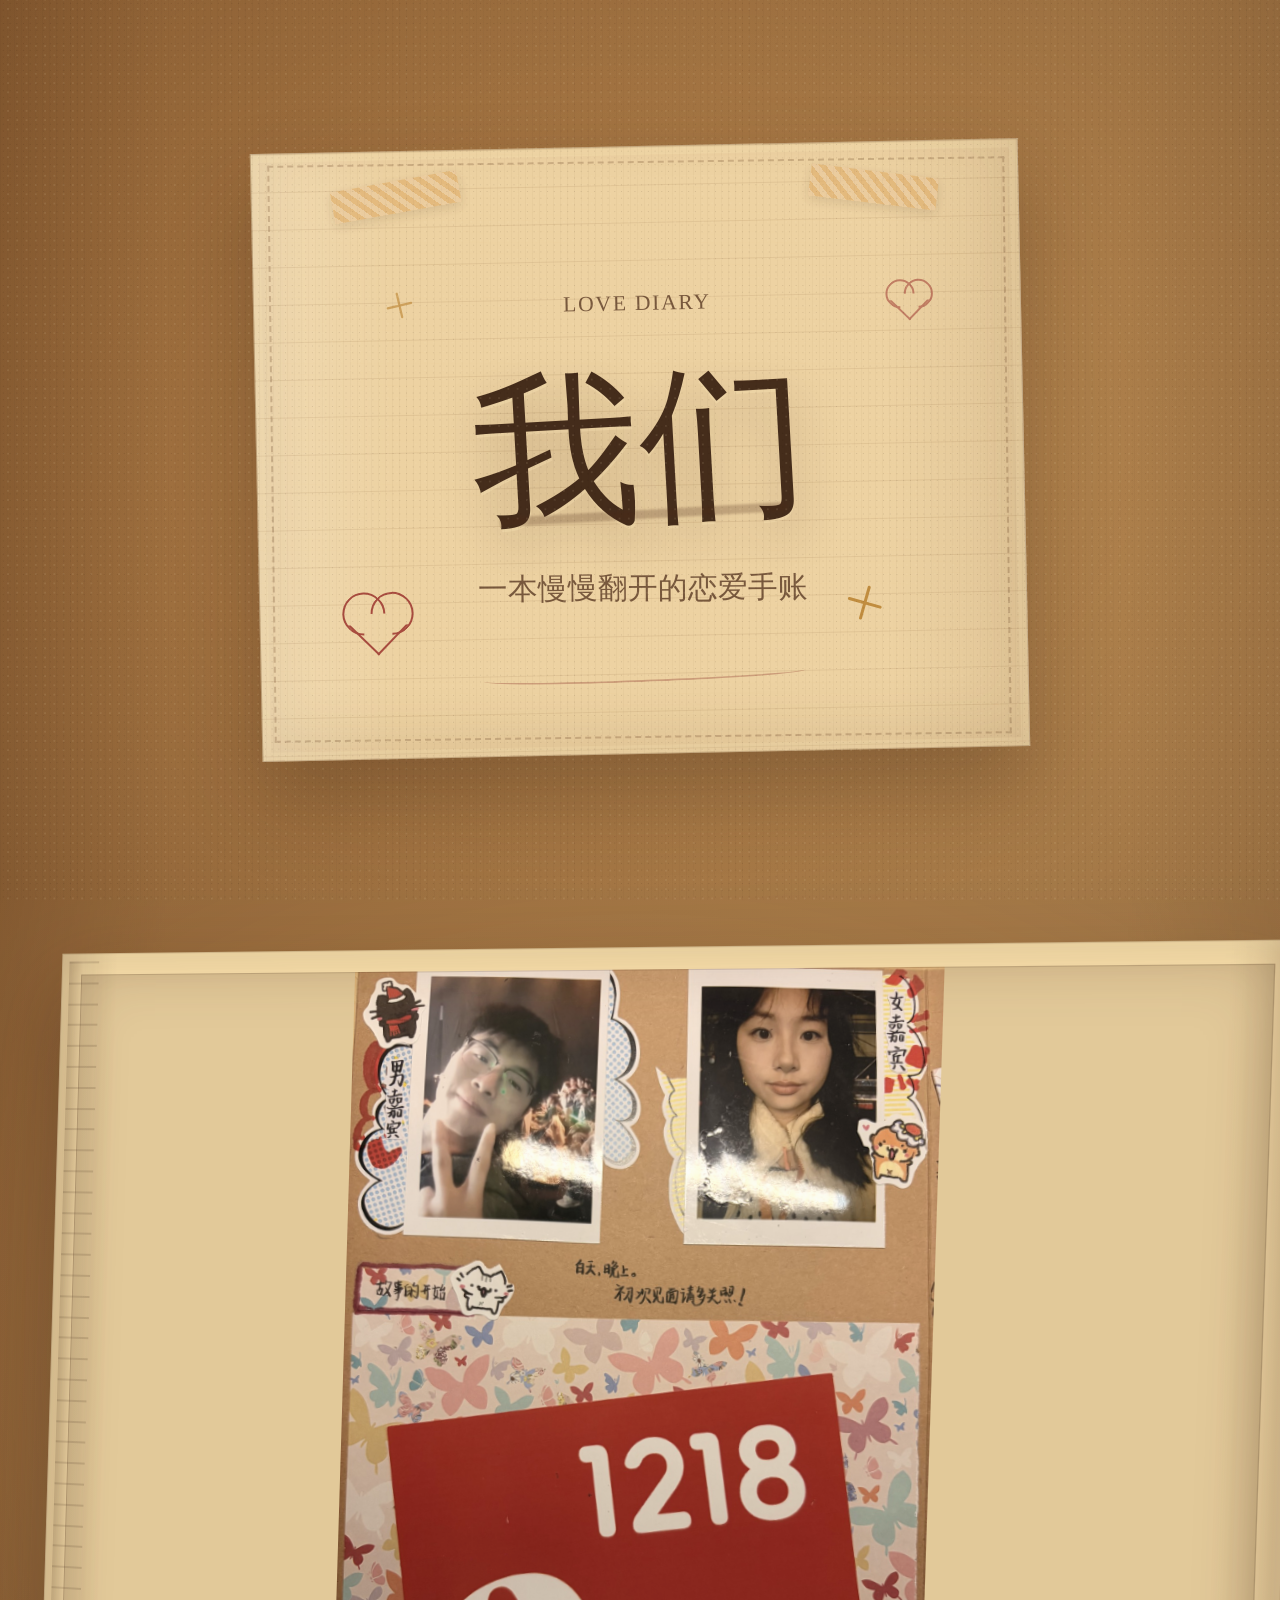
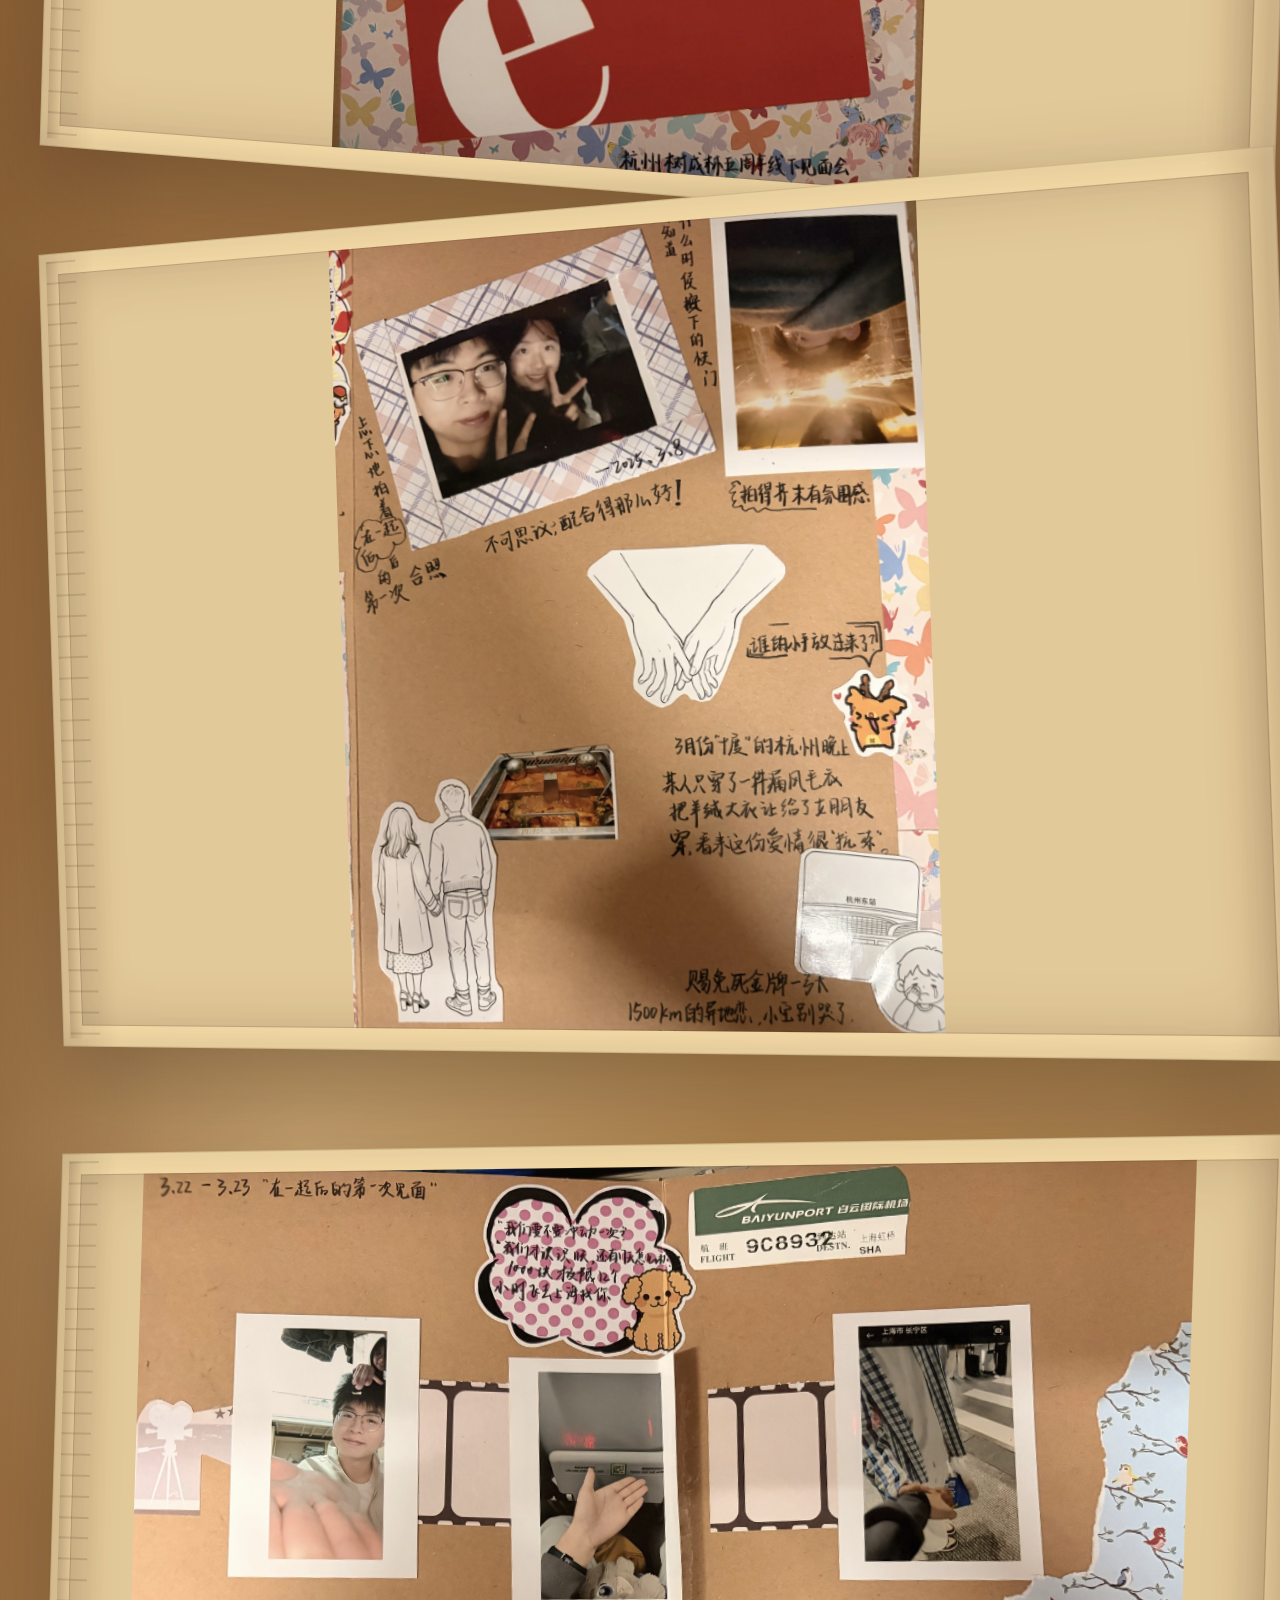
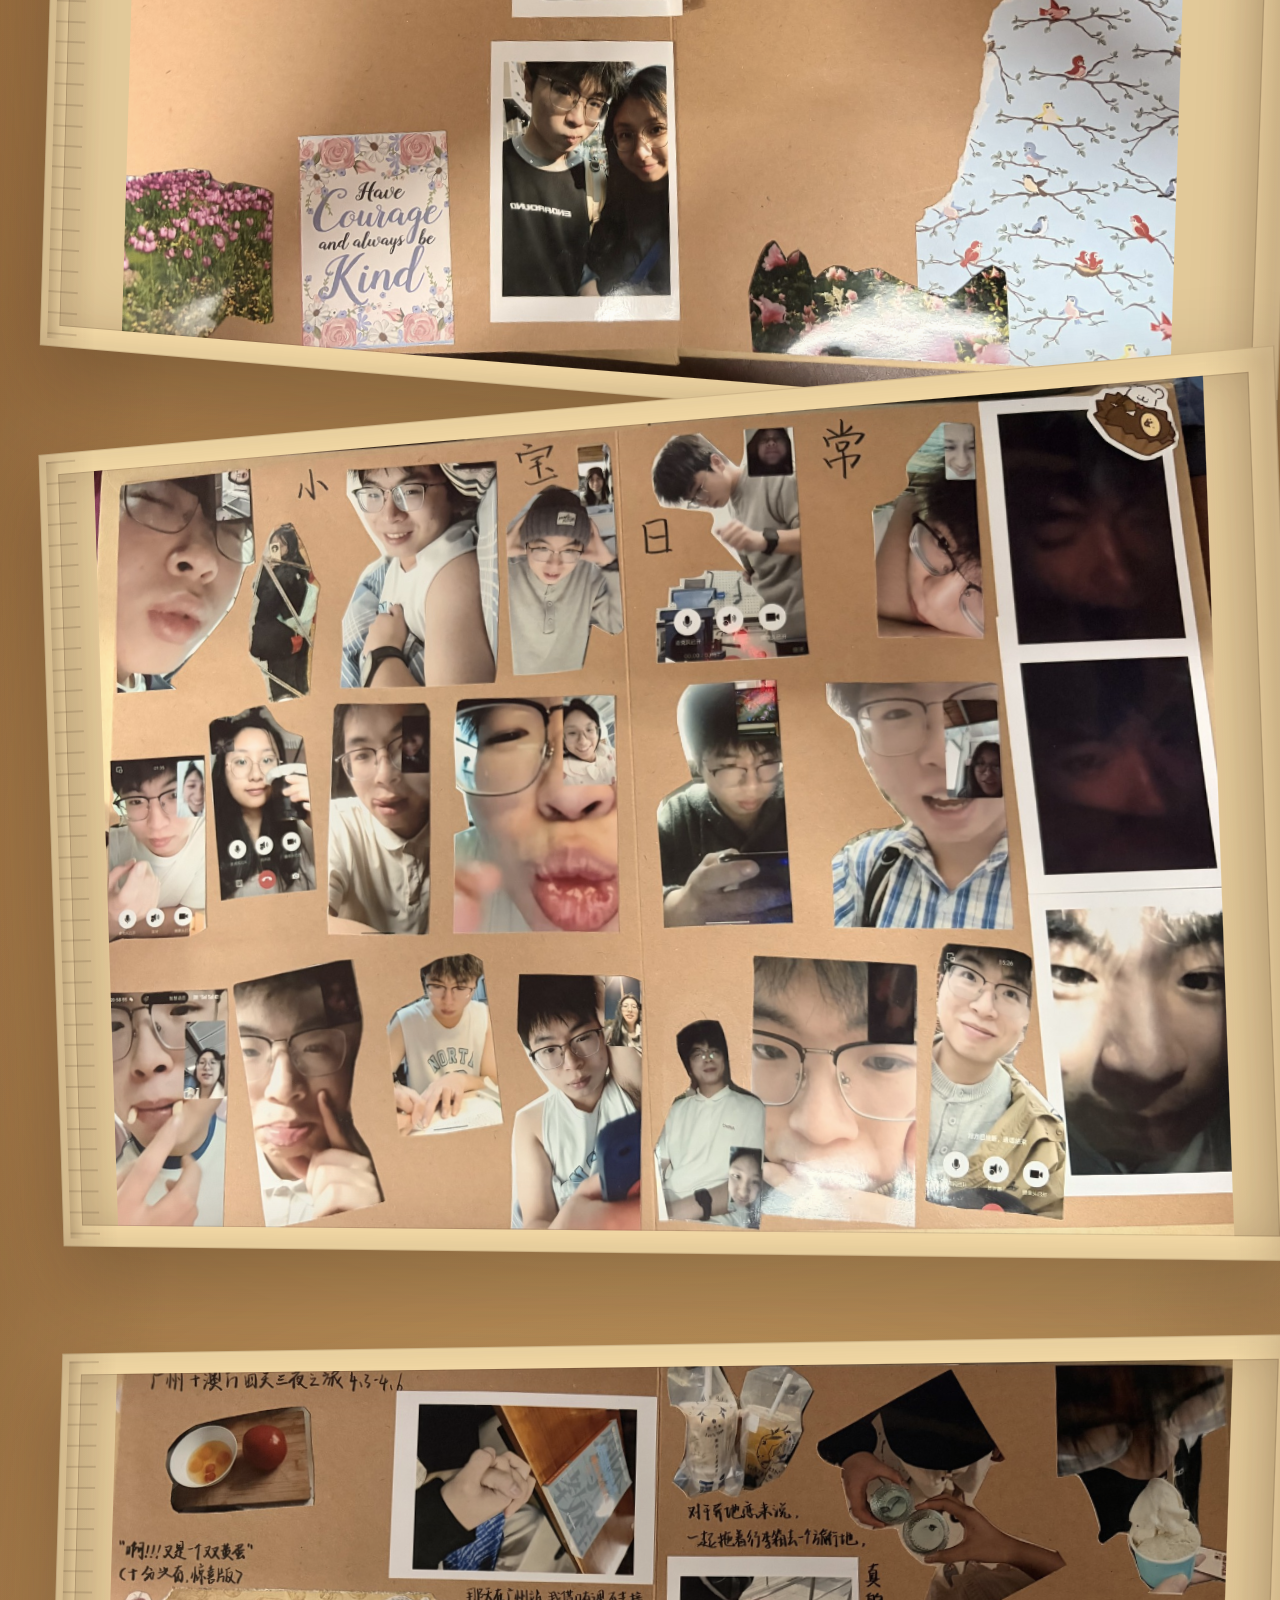
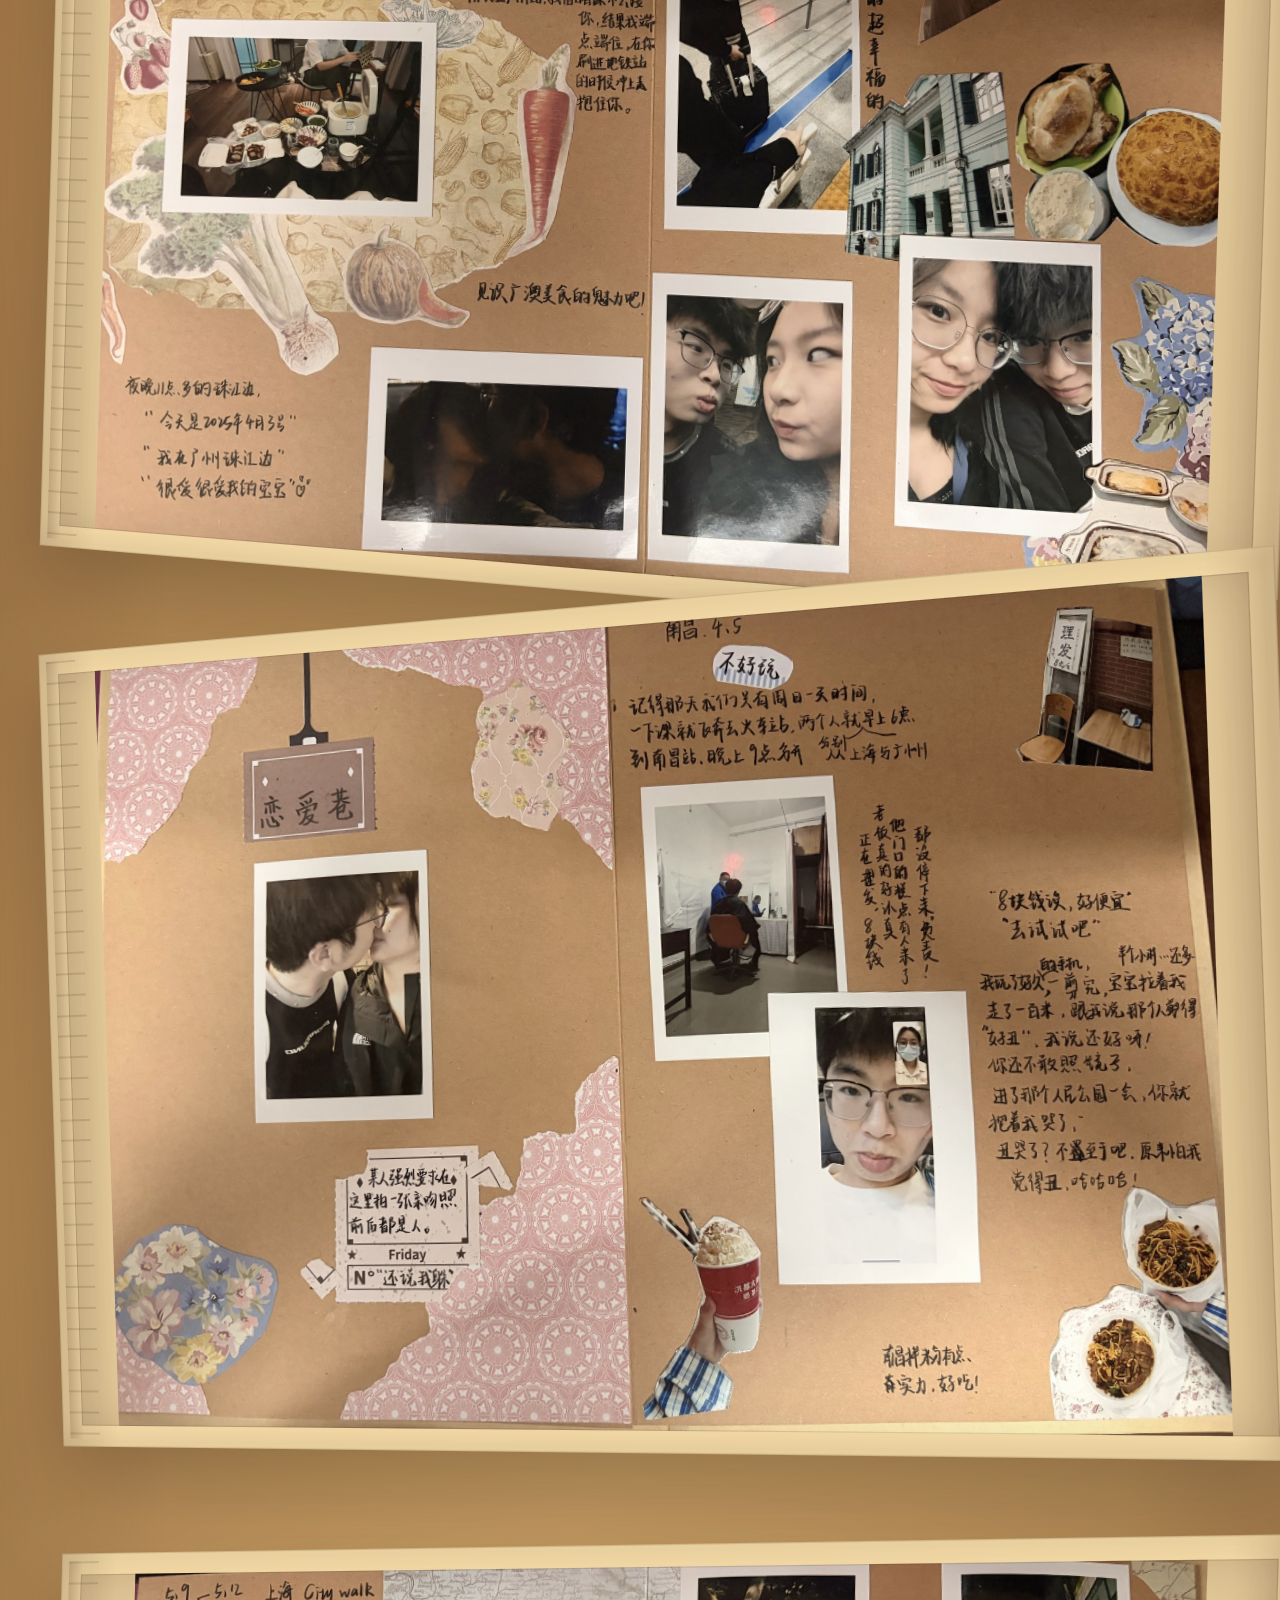
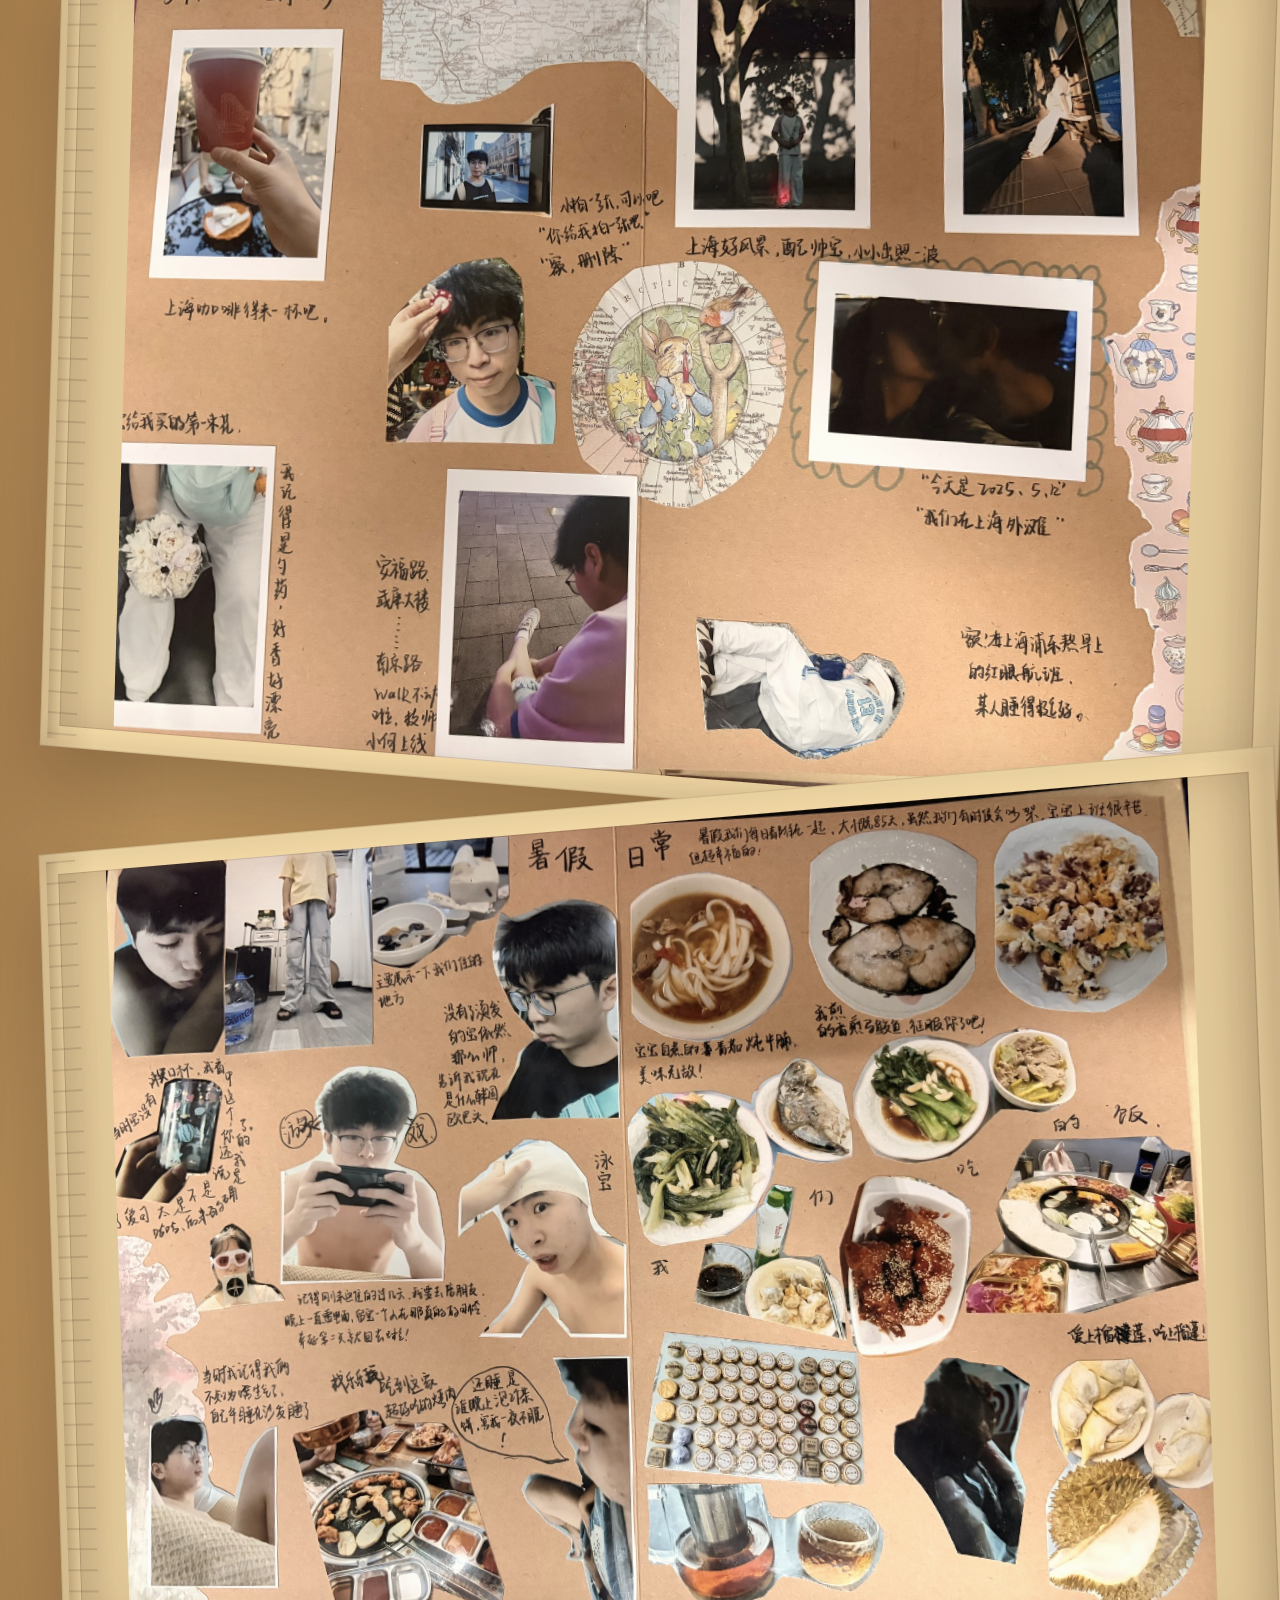
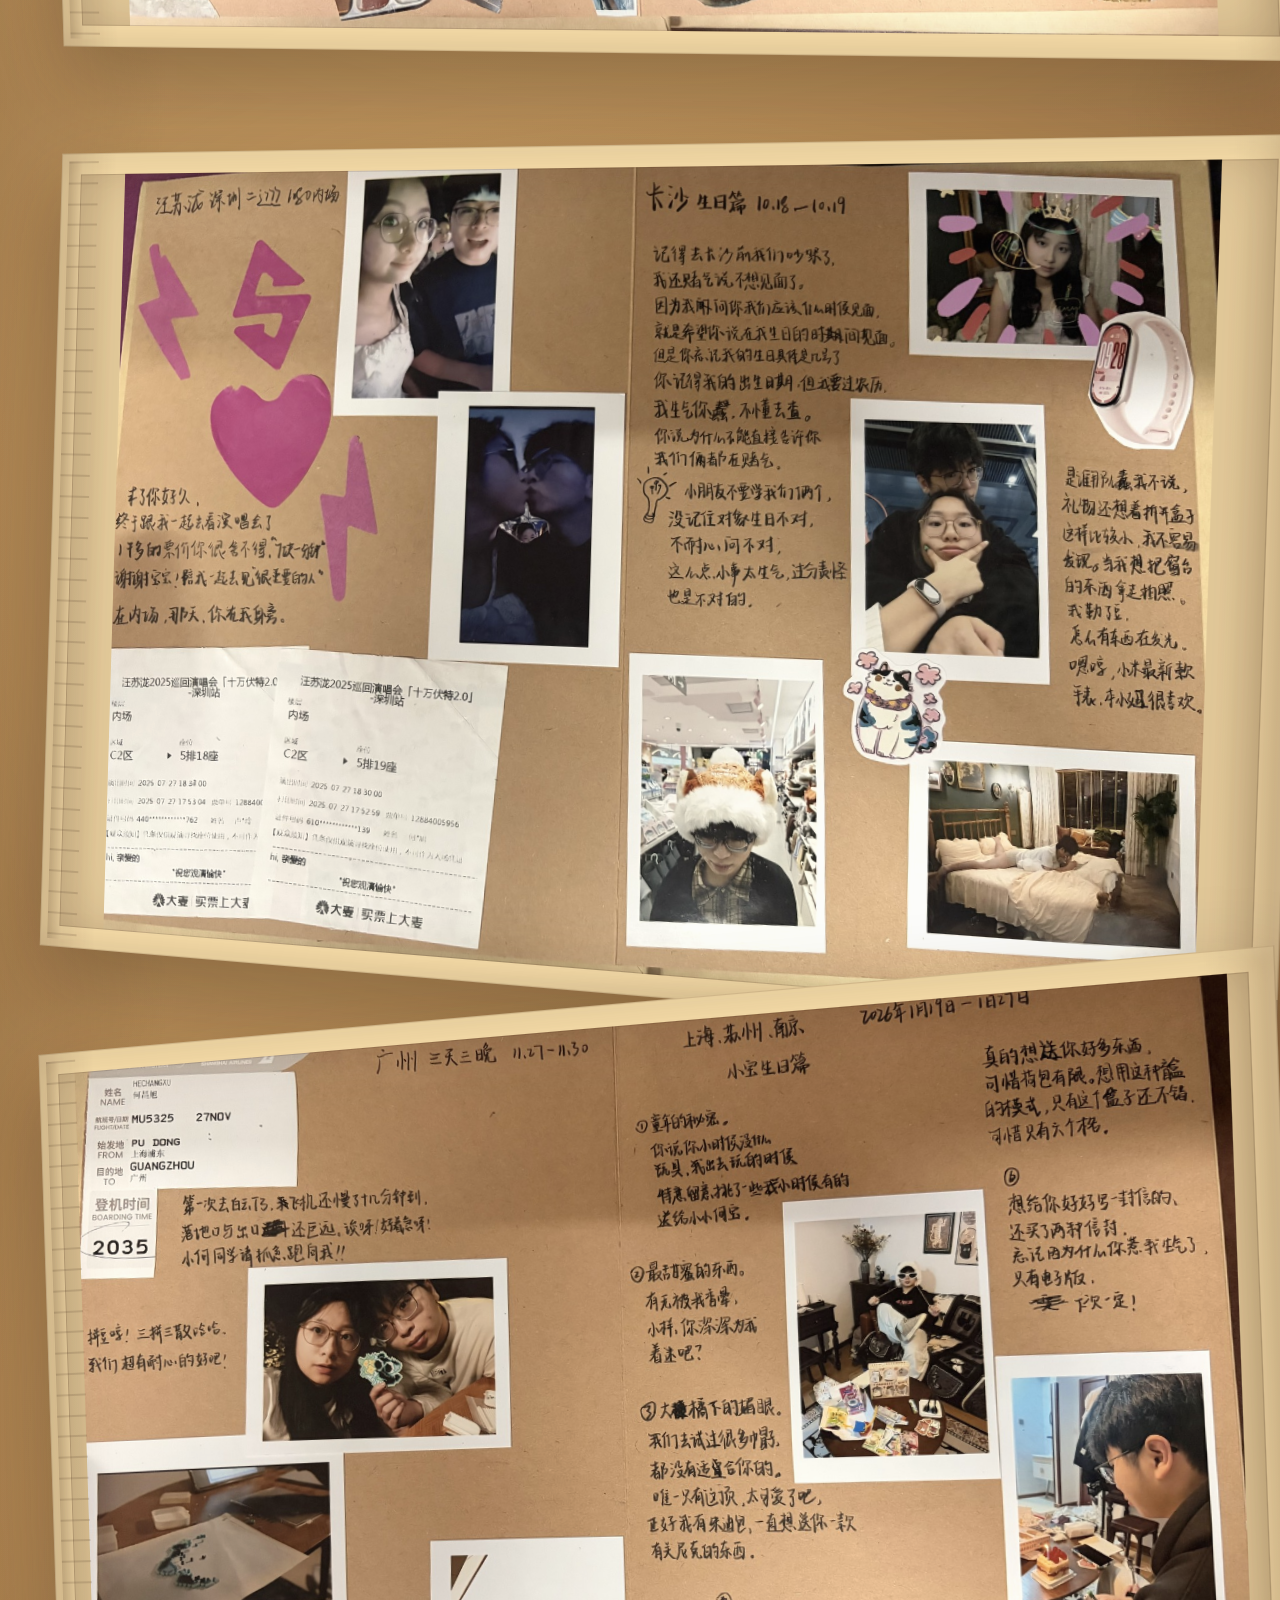
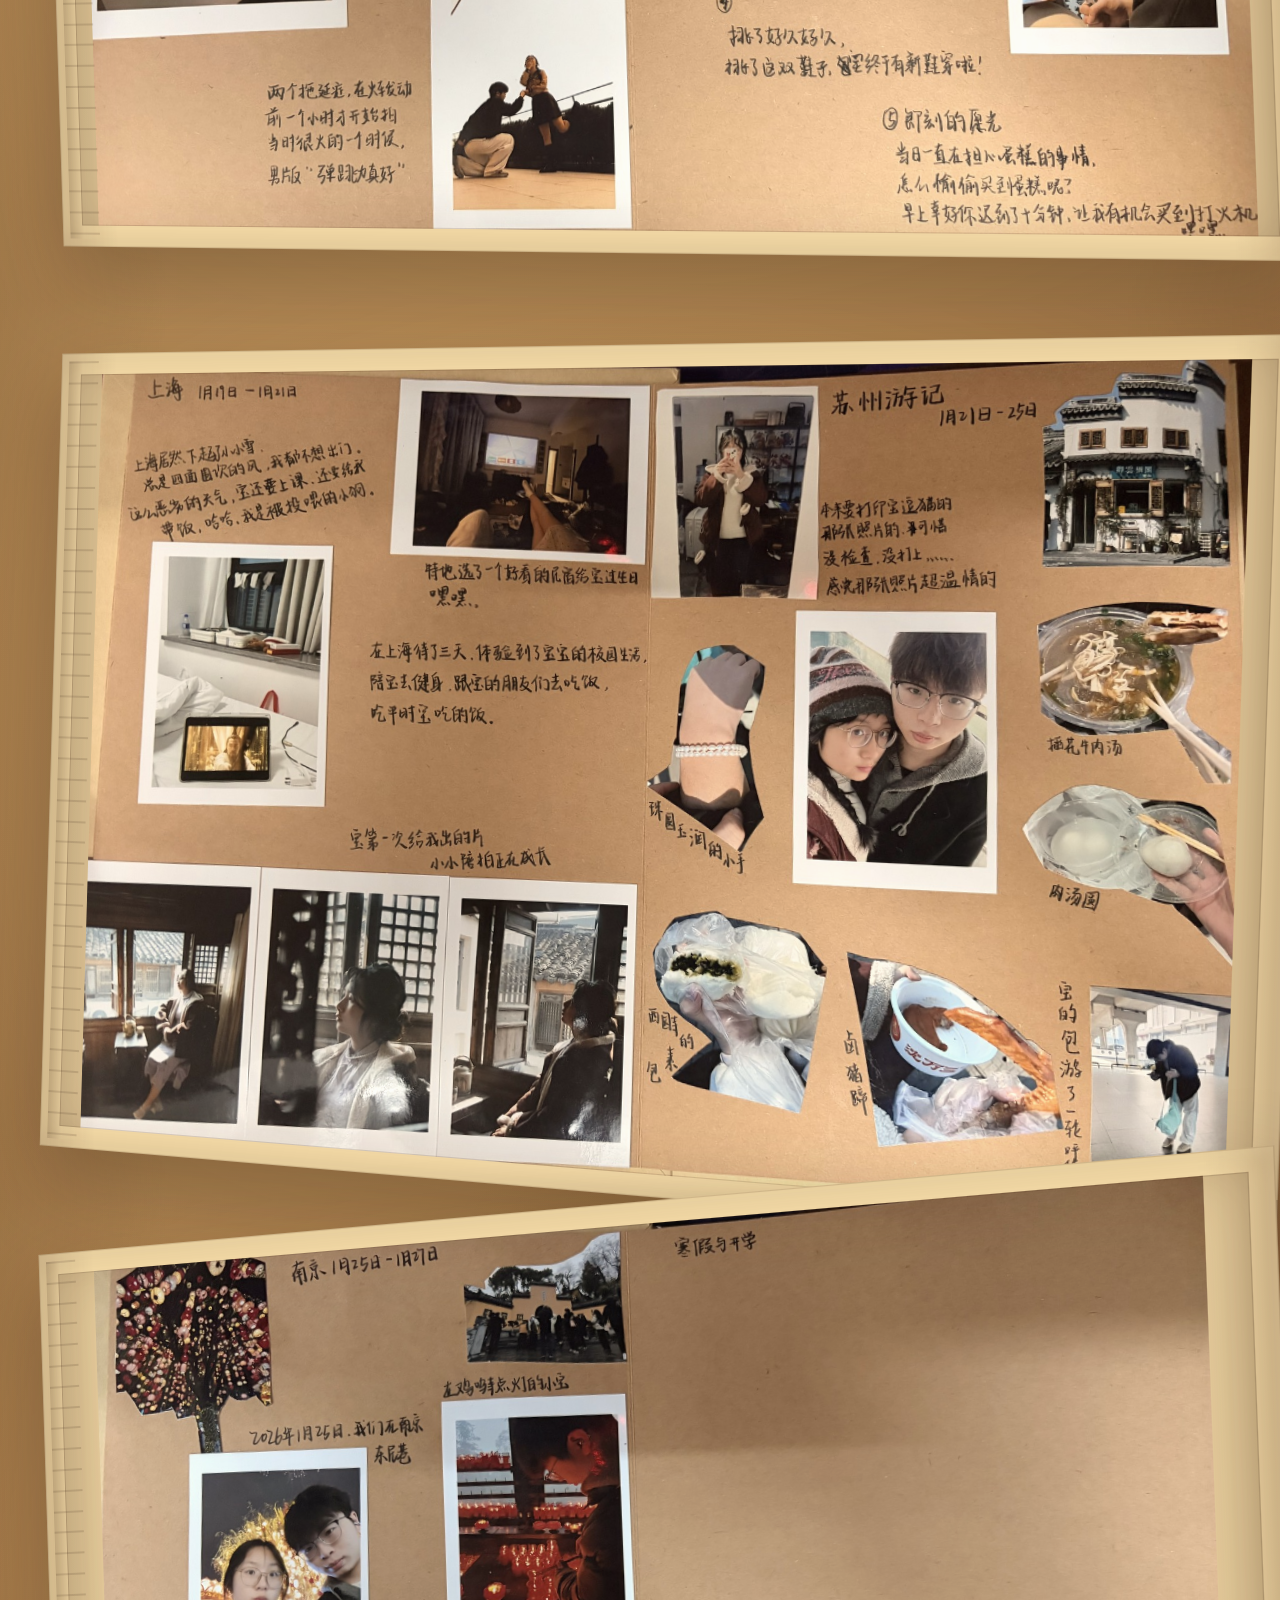
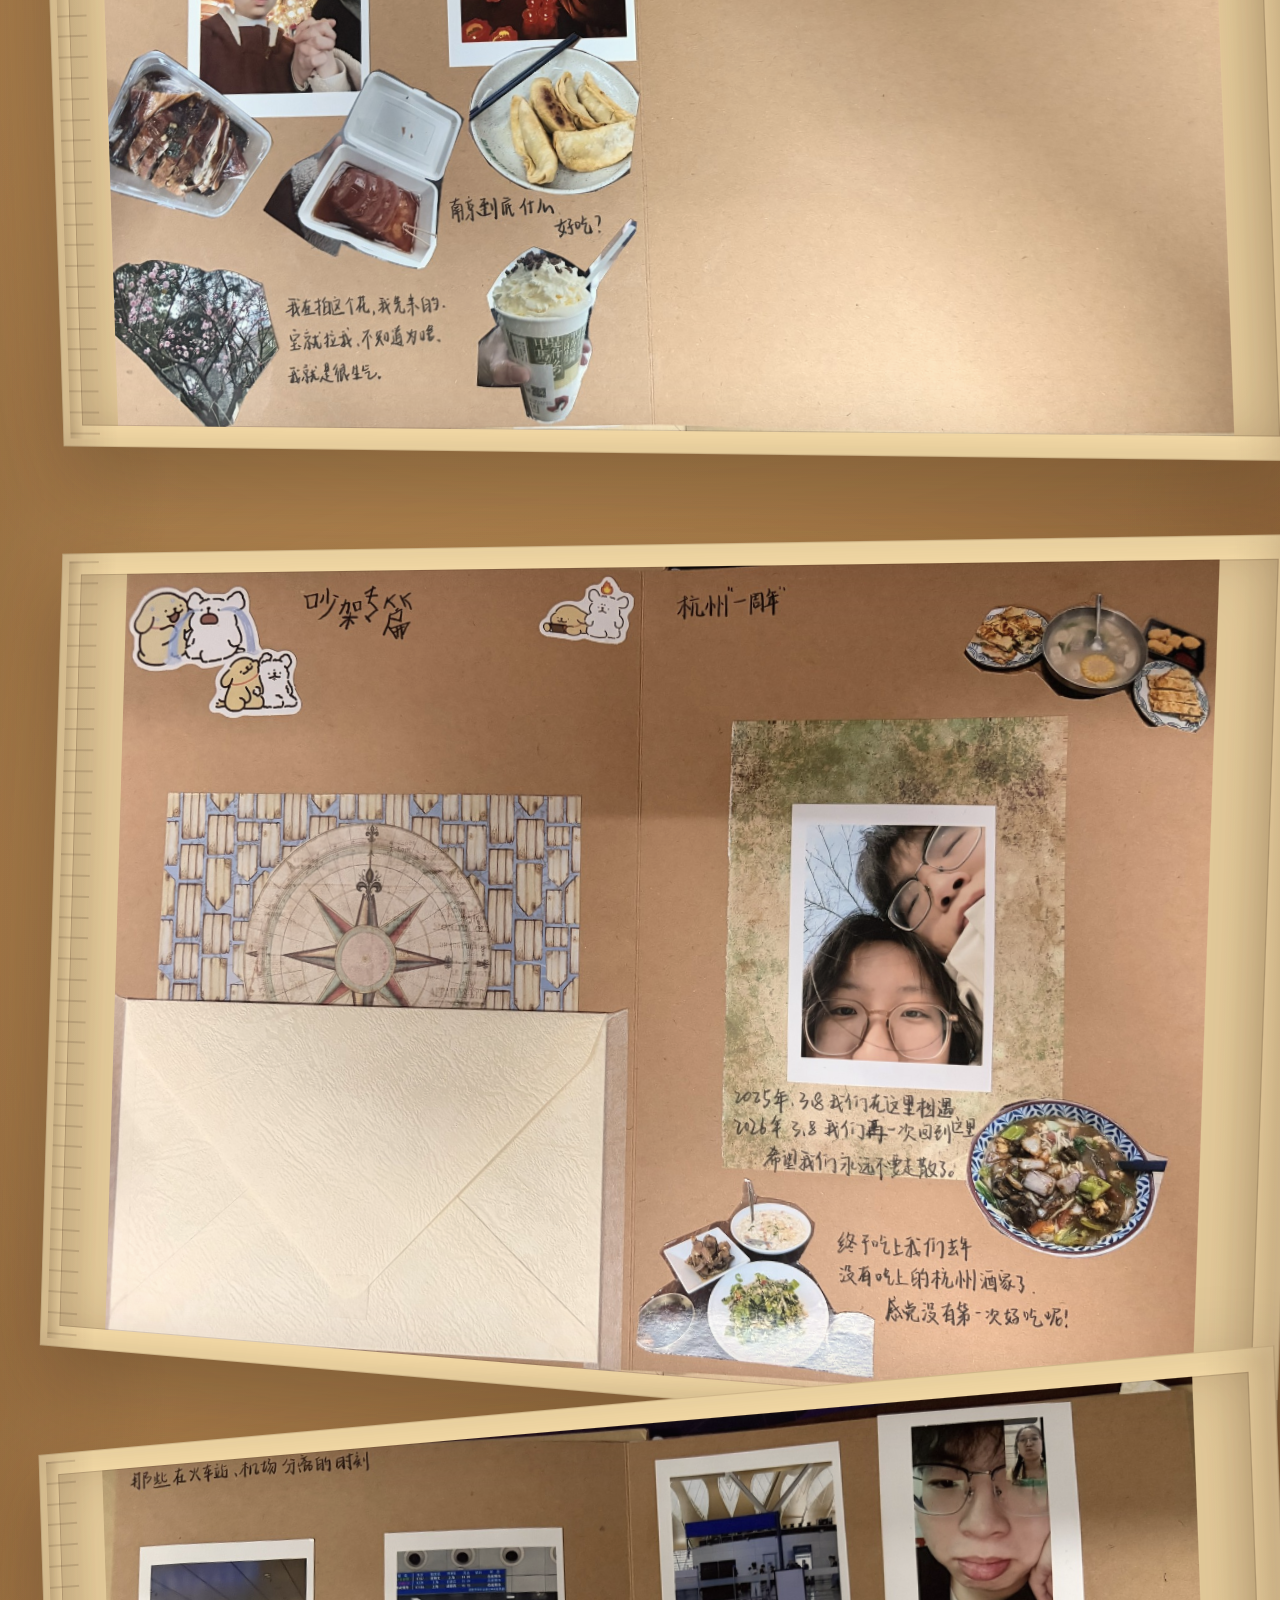
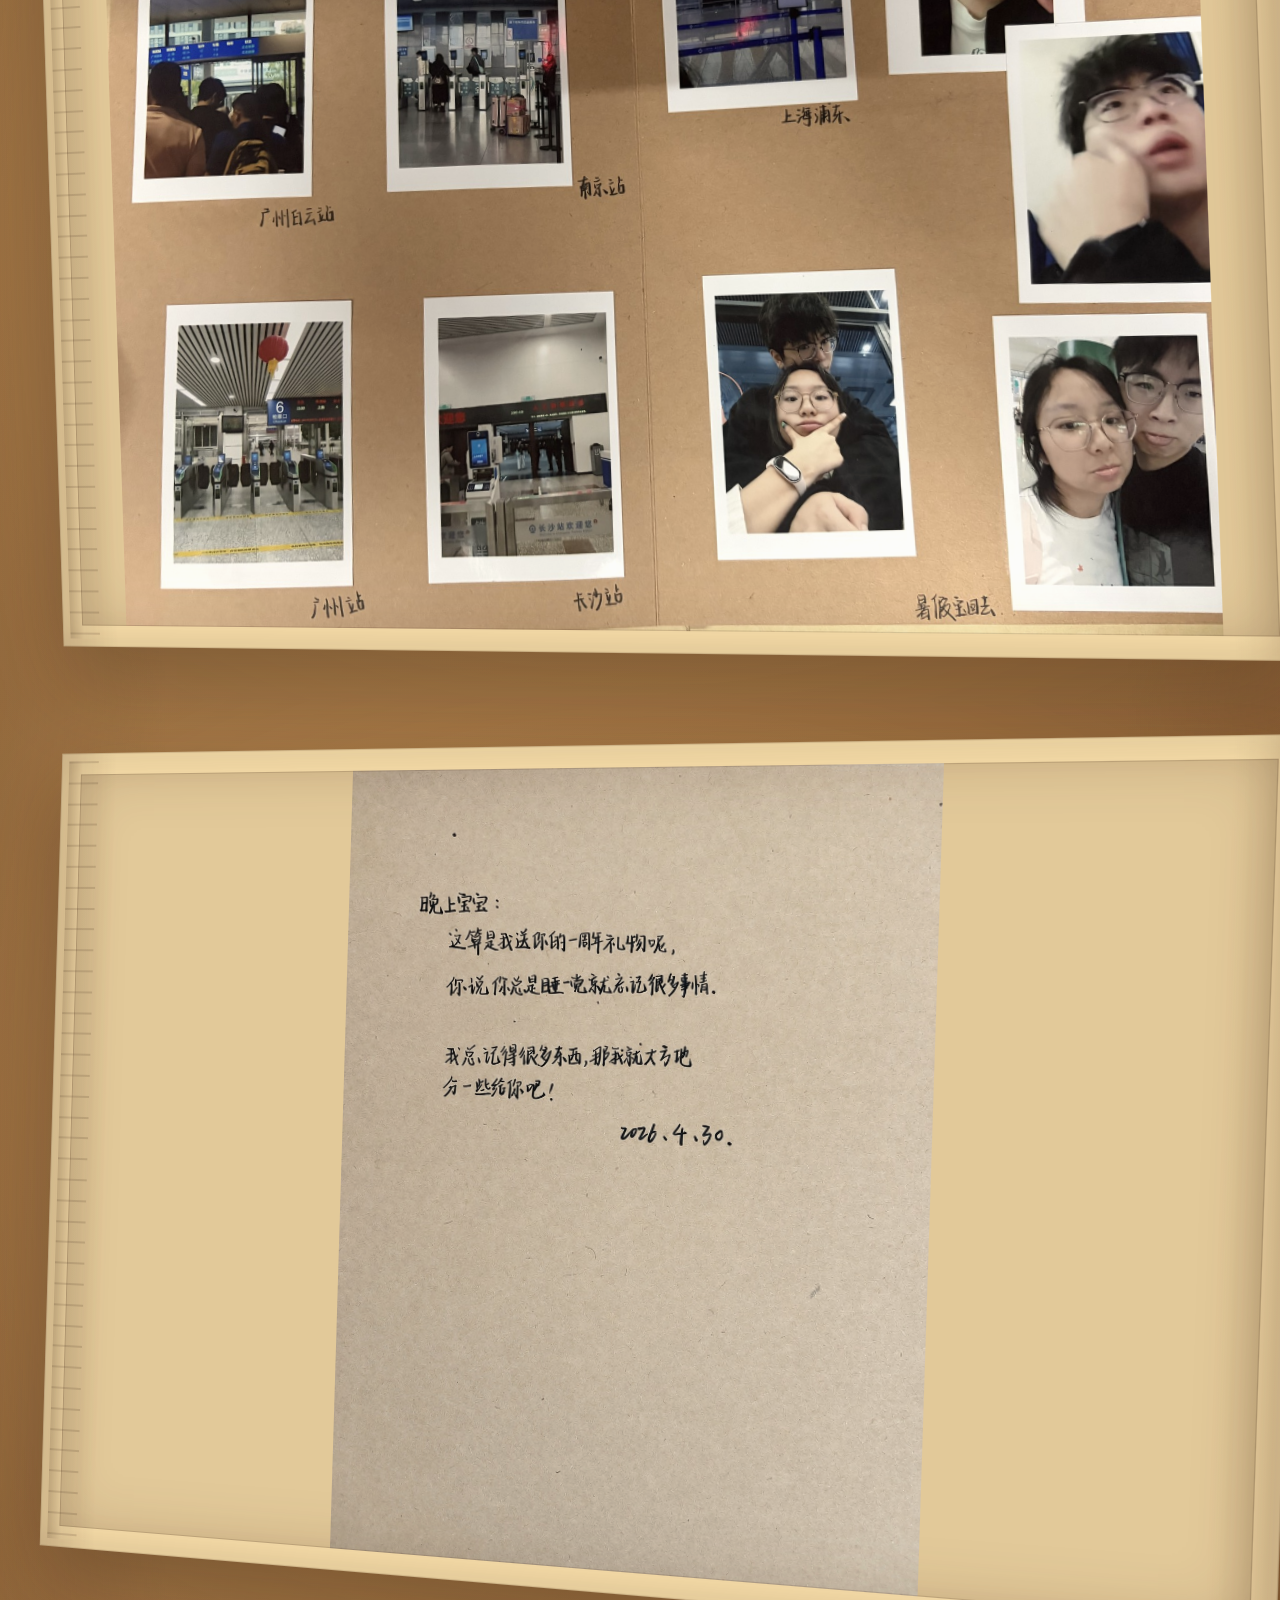
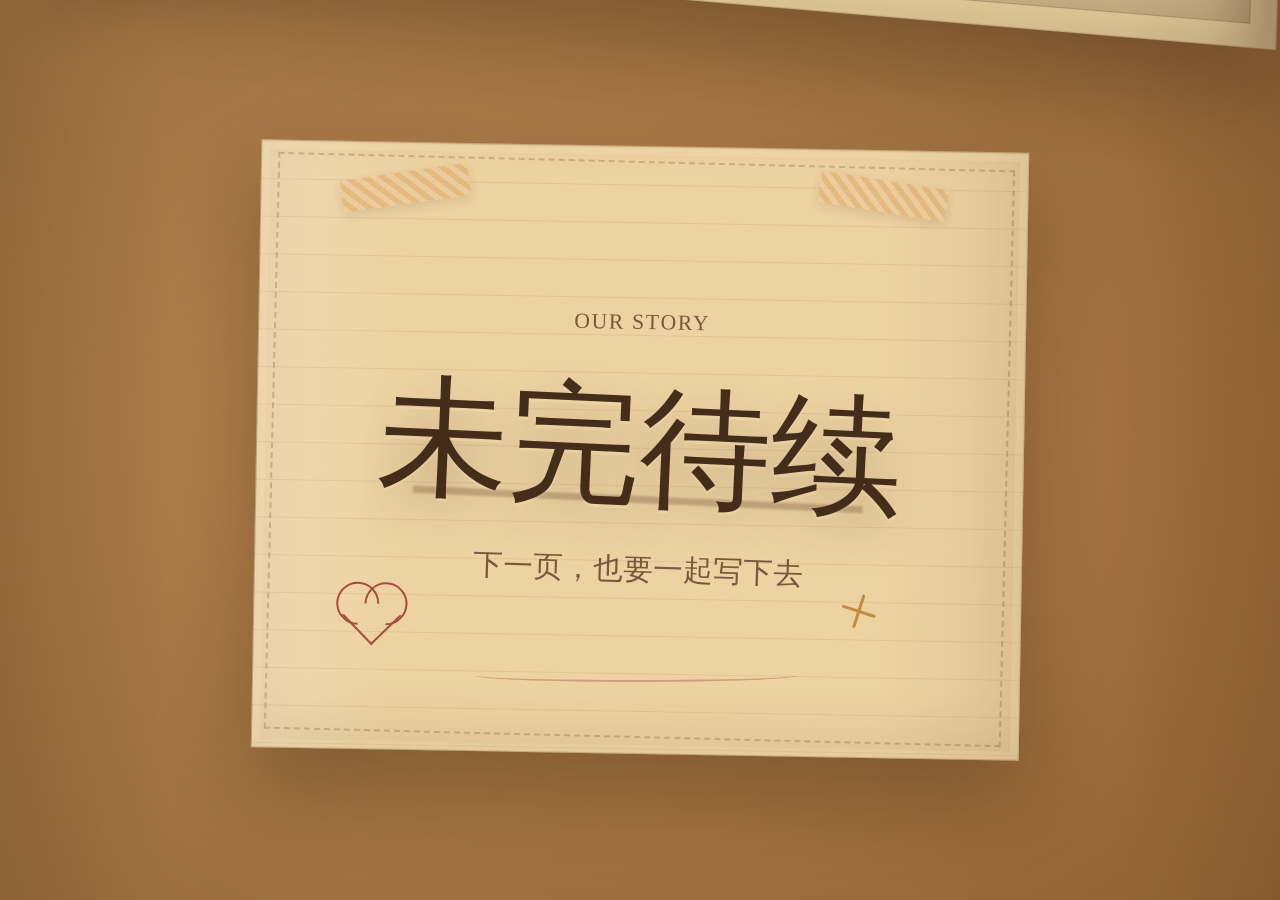
==== index.html @ 29b3c323 "Create love memory book site" ====
<!doctype html>
<html lang="zh-CN">
  <head>
    <meta charset="utf-8" />
    <meta name="viewport" content="width=device-width, initial-scale=1" />
    <title>我们</title>
    <link rel="stylesheet" href="./styles.css" />
  </head>
  <body>
    <main class="memory-book" aria-label="情侣纪念相册">
      <section class="chapter cover" id="cover" aria-label="封面">
        <div class="journal-page cover-card">
          <span class="doodle tape tape-left" aria-hidden="true"></span>
          <span class="doodle tape tape-right" aria-hidden="true"></span>
          <span class="doodle heart heart-one" aria-hidden="true"></span>
          <span class="doodle heart heart-two" aria-hidden="true"></span>
          <span class="doodle sparkle sparkle-one" aria-hidden="true"></span>
          <span class="doodle sparkle sparkle-two" aria-hidden="true"></span>
          <p class="journal-kicker">Love diary</p>
          <h1 class="cover-mark">我们</h1>
          <p class="journal-note">一本慢慢翻开的恋爱手账</p>
        </div>
      </section>

      <section class="chapter photo-page" id="page-01" style="--i: 1">
        <figure class="album-sheet">
          <img src="./assets/photos/page-01.jpg" alt="相册页 1" />
        </figure>
      </section>
      <section class="chapter photo-page" id="page-02" style="--i: 2">
        <figure class="album-sheet">
          <img src="./assets/photos/page-02.jpg" alt="相册页 2" />
        </figure>
      </section>
      <section class="chapter photo-page" id="page-03" style="--i: 3">
        <figure class="album-sheet">
          <img src="./assets/photos/page-03.jpg" alt="相册页 3" />
        </figure>
      </section>
      <section class="chapter photo-page" id="page-04" style="--i: 4">
        <figure class="album-sheet">
          <img src="./assets/photos/page-04.jpg" alt="相册页 4" />
        </figure>
      </section>
      <section class="chapter photo-page" id="page-05" style="--i: 5">
        <figure class="album-sheet">
          <img src="./assets/photos/page-05.jpg" alt="相册页 5" />
        </figure>
      </section>
      <section class="chapter photo-page" id="page-06" style="--i: 6">
        <figure class="album-sheet">
          <img src="./assets/photos/page-06.jpg" alt="相册页 6" />
        </figure>
      </section>
      <section class="chapter photo-page" id="page-07" style="--i: 7">
        <figure class="album-sheet">
          <img src="./assets/photos/page-07.jpg" alt="相册页 7" />
        </figure>
      </section>
      <section class="chapter photo-page" id="page-08" style="--i: 8">
        <figure class="album-sheet">
          <img src="./assets/photos/page-08.jpg" alt="相册页 8" />
        </figure>
      </section>
      <section class="chapter photo-page" id="page-09" style="--i: 9">
        <figure class="album-sheet">
          <img src="./assets/photos/page-09.jpg" alt="相册页 9" />
        </figure>
      </section>
      <section class="chapter photo-page" id="page-10" style="--i: 10">
        <figure class="album-sheet">
          <img src="./assets/photos/page-10.jpg" alt="相册页 10" />
        </figure>
      </section>
      <section class="chapter photo-page" id="page-11" style="--i: 11">
        <figure class="album-sheet">
          <img src="./assets/photos/page-11.jpg" alt="相册页 11" />
        </figure>
      </section>
      <section class="chapter photo-page" id="page-12" style="--i: 12">
        <figure class="album-sheet">
          <img src="./assets/photos/page-12.jpg" alt="相册页 12" />
        </figure>
      </section>
      <section class="chapter photo-page" id="page-13" style="--i: 13">
        <figure class="album-sheet">
          <img src="./assets/photos/page-13.jpg" alt="相册页 13" />
        </figure>
      </section>
      <section class="chapter photo-page" id="page-14" style="--i: 14">
        <figure class="album-sheet">
          <img src="./assets/photos/page-14.jpg" alt="相册页 14" />
        </figure>
      </section>
      <section class="chapter photo-page" id="page-15" style="--i: 15">
        <figure class="album-sheet">
          <img src="./assets/photos/page-15.jpg" alt="相册页 15" />
        </figure>
      </section>

      <section class="chapter ending" id="ending" aria-label="结尾">
        <div class="journal-page ending-card">
          <span class="doodle tape tape-left" aria-hidden="true"></span>
          <span class="doodle tape tape-right" aria-hidden="true"></span>
          <span class="doodle heart heart-one" aria-hidden="true"></span>
          <span class="doodle sparkle sparkle-one" aria-hidden="true"></span>
          <p class="journal-kicker">Our story</p>
          <h2 class="ending-mark">未完待续</h2>
          <p class="journal-note">下一页，也要一起写下去</p>
        </div>
      </section>
    </main>

    <script src="./script.js"></script>
  </body>
</html>
---- styles.css ----
:root {
  --paper: #b78b58;
  --paper-dark: #7f5731;
  --paper-light: #dfbd83;
  --ink: #3c2414;
  --rose: #a84c3f;
  --rose-soft: #d9a79a;
  --mustard: #c18d3f;
  --shadow: rgba(42, 23, 11, 0.32);
  --glow: rgba(255, 206, 139, 0.28);
}

* {
  box-sizing: border-box;
}

html {
  scroll-behavior: smooth;
  background: var(--paper);
}

body {
  margin: 0;
  color: var(--ink);
  font-family: "Times New Roman", "STSong", "Songti SC", serif;
  background:
    radial-gradient(circle at 24% 18%, rgba(255, 231, 177, 0.42), transparent 28rem),
    radial-gradient(circle at 78% 70%, rgba(87, 48, 22, 0.24), transparent 34rem),
    linear-gradient(115deg, #9a6a3a 0%, #d2a76a 42%, #a06e3c 100%);
  overflow-x: hidden;
}

body::before,
body::after {
  content: "";
  position: fixed;
  inset: 0;
  pointer-events: none;
  z-index: 20;
}

body::before {
  opacity: 0.38;
  background-image:
    linear-gradient(90deg, rgba(82, 43, 16, 0.08) 1px, transparent 1px),
    linear-gradient(rgba(255, 240, 201, 0.08) 1px, transparent 1px),
    repeating-linear-gradient(7deg, rgba(255, 246, 216, 0.08) 0 1px, transparent 1px 9px);
  background-size: 7px 7px, 11px 11px, 100% 100%;
  mix-blend-mode: multiply;
}

body::after {
  opacity: 0.28;
  background-image:
    radial-gradient(circle, rgba(37, 20, 10, 0.42) 0 0.055rem, transparent 0.06rem),
    radial-gradient(circle, rgba(255, 238, 198, 0.35) 0 0.045rem, transparent 0.052rem);
  background-position: 0 0, 0.21rem 0.27rem;
  background-size: 0.42rem 0.42rem, 0.58rem 0.58rem;
}

.memory-book {
  isolation: isolate;
}

.chapter {
  min-height: 100svh;
  position: relative;
  display: grid;
  place-items: center;
  padding: clamp(1.25rem, 3vw, 3rem);
  perspective: 1800px;
}

.chapter::before {
  content: "";
  position: absolute;
  inset: 0;
  background:
    linear-gradient(90deg, rgba(55, 27, 10, 0.26), transparent 13%, transparent 88%, rgba(55, 27, 10, 0.18)),
    radial-gradient(ellipse at center, transparent 44%, rgba(40, 19, 8, 0.22) 100%);
  opacity: 0.62;
}

.cover,
.ending {
  min-height: 100svh;
}

.journal-page {
  position: relative;
  z-index: 2;
  width: min(86vw, 48rem);
  min-height: min(72svh, 38rem);
  display: grid;
  align-content: center;
  justify-items: center;
  padding: clamp(3rem, 8vw, 6rem) clamp(1.5rem, 5vw, 4.5rem);
  background:
    linear-gradient(rgba(116, 72, 34, 0.1) 1px, transparent 1px),
    linear-gradient(90deg, rgba(255, 255, 255, 0.16), transparent 18%, transparent 82%, rgba(76, 43, 20, 0.08)),
    #edd2a2;
  background-size: 100% 2.35rem, 100% 100%, 100% 100%;
  border: 1px solid rgba(83, 49, 24, 0.26);
  box-shadow:
    0 2.4rem 5rem rgba(46, 25, 11, 0.28),
    0 0 0 0.5rem rgba(255, 234, 184, 0.16) inset,
    0 -1.2rem 3.5rem rgba(93, 54, 23, 0.11) inset;
  transform: rotate(-1.2deg);
}

.journal-page::before,
.journal-page::after {
  content: "";
  position: absolute;
  pointer-events: none;
}

.journal-page::before {
  inset: 0.9rem;
  border: 2px dashed rgba(89, 51, 25, 0.22);
  transform: rotate(0.45deg);
}

.journal-page::after {
  width: 42%;
  height: 0.7rem;
  left: 29%;
  bottom: 4.4rem;
  border-bottom: 0.16rem solid rgba(150, 72, 55, 0.38);
  border-radius: 50%;
  transform: rotate(-1deg);
}

.ending-card {
  transform: rotate(1deg);
}

.cover-mark,
.ending-mark {
  position: relative;
  z-index: 2;
  margin: 0;
  font-family: "Segoe Print", "STXingkai", "华文行楷", "KaiTi", "楷体", cursive;
  font-size: clamp(4rem, 14vw, 10.5rem);
  font-weight: 400;
  letter-spacing: 0;
  line-height: 1;
  color: rgba(54, 30, 15, 0.92);
  text-shadow:
    0 0.18rem 0 rgba(255, 236, 189, 0.26),
    0 1.2rem 3rem rgba(45, 24, 11, 0.22);
  transform: translateY(0.25rem) rotate(-2deg);
}

.cover-mark::after,
.ending-mark::after {
  content: "";
  position: absolute;
  left: 7%;
  right: 7%;
  bottom: 0.08em;
  height: 0.05em;
  background: rgba(77, 43, 21, 0.25);
  filter: blur(0.08rem);
}

.ending-mark {
  font-size: clamp(3.6rem, 11vw, 8.2rem);
  transform: translateY(0.25rem) rotate(1.6deg);
}

.journal-kicker,
.journal-note {
  position: relative;
  z-index: 2;
  margin: 0;
  font-family: "Segoe Print", "KaiTi", "楷体", cursive;
  color: rgba(75, 42, 22, 0.72);
  text-align: center;
}

.journal-kicker {
  align-self: start;
  margin-bottom: clamp(1.2rem, 4vw, 2.7rem);
  font-size: clamp(1rem, 2vw, 1.35rem);
  text-transform: uppercase;
  letter-spacing: 0.08em;
}

.journal-note {
  margin-top: clamp(1.2rem, 4vw, 2.5rem);
  font-size: clamp(1.15rem, 3vw, 1.85rem);
  transform: rotate(0.8deg);
}

.doodle {
  position: absolute;
  z-index: 3;
  pointer-events: none;
}

.tape {
  width: clamp(5rem, 13vw, 8rem);
  height: clamp(1.5rem, 3vw, 2rem);
  top: clamp(1rem, 2.5vw, 1.8rem);
  background:
    repeating-linear-gradient(45deg, rgba(255, 255, 255, 0.28) 0 0.34rem, transparent 0.34rem 0.68rem),
    rgba(224, 175, 108, 0.76);
  box-shadow: 0 0.25rem 0.7rem rgba(54, 31, 14, 0.13);
  opacity: 0.88;
}

.tape-left {
  left: clamp(2rem, 7vw, 5rem);
  transform: rotate(-9deg);
}

.tape-right {
  right: clamp(2rem, 7vw, 5rem);
  transform: rotate(8deg);
}

.heart {
  width: clamp(1.7rem, 4vw, 2.7rem);
  height: clamp(1.7rem, 4vw, 2.7rem);
  border: 0.18rem solid var(--rose);
  border-top-color: transparent;
  border-left-color: transparent;
  transform: rotate(45deg);
}

.heart::before,
.heart::after {
  content: "";
  position: absolute;
  border: 0.18rem solid var(--rose);
  border-radius: 50%;
  width: 100%;
  height: 100%;
}

.heart::before {
  left: -52%;
  top: 0;
  border-right-color: transparent;
}

.heart::after {
  left: 0;
  top: -52%;
  border-bottom-color: transparent;
}

.heart-one {
  left: clamp(2rem, 9vw, 6rem);
  bottom: clamp(4rem, 10vw, 7rem);
}

.heart-two {
  right: clamp(2rem, 9vw, 6rem);
  top: clamp(7rem, 12vw, 9rem);
  width: clamp(1.1rem, 3vw, 1.8rem);
  height: clamp(1.1rem, 3vw, 1.8rem);
  opacity: 0.62;
}

.sparkle {
  width: clamp(1.5rem, 3vw, 2.2rem);
  height: clamp(1.5rem, 3vw, 2.2rem);
}

.sparkle::before,
.sparkle::after {
  content: "";
  position: absolute;
  inset: 46% 0 auto;
  height: 0.18rem;
  background: var(--mustard);
  border-radius: 999px;
}

.sparkle::after {
  transform: rotate(90deg);
}

.sparkle-one {
  right: clamp(5rem, 13vw, 9rem);
  bottom: clamp(5rem, 12vw, 8rem);
  transform: rotate(17deg);
}

.sparkle-two {
  left: clamp(5rem, 12vw, 8rem);
  top: clamp(6rem, 12vw, 8.5rem);
  transform: rotate(-12deg) scale(0.75);
  opacity: 0.7;
}

.photo-page {
  opacity: 0.26;
  transform: translateY(2.4rem);
  transition: opacity 1600ms ease, transform 1600ms cubic-bezier(0.2, 0.72, 0.1, 1);
}

.photo-page.is-visible {
  opacity: 1;
  transform: translateY(0);
}

.album-sheet {
  --tilt: -2deg;
  position: relative;
  z-index: 2;
  width: min(92vw, 78rem);
  height: min(88svh, 58rem);
  margin: 0;
  padding: clamp(0.7rem, 1.6vw, 1.35rem);
  background:
    linear-gradient(90deg, rgba(68, 36, 16, 0.18), transparent 5%, transparent 95%, rgba(68, 36, 16, 0.12)),
    #f2d7a0;
  border: 1px solid rgba(76, 42, 20, 0.22);
  box-shadow:
    0 2.2rem 5rem var(--shadow),
    0 0.2rem 0.8rem rgba(255, 237, 190, 0.2) inset,
    -0.9rem 0 2.2rem rgba(70, 37, 15, 0.2) inset;
  transform: rotateY(var(--turn, 0deg)) rotateZ(var(--tilt));
  transform-origin: left center;
  transition: transform 1200ms cubic-bezier(0.2, 0.8, 0.14, 1), filter 900ms ease;
  filter: sepia(0.13) saturate(0.95) contrast(0.98);
}

.photo-page:nth-of-type(2n) .album-sheet {
  --tilt: 1.8deg;
}

.photo-page.is-visible .album-sheet {
  --turn: -4deg;
}

.album-sheet::before {
  content: "";
  position: absolute;
  inset: 0.42rem auto 0.42rem 0.42rem;
  width: clamp(1.3rem, 2.5vw, 2.6rem);
  background:
    linear-gradient(90deg, rgba(53, 28, 12, 0.2), rgba(255, 238, 191, 0.1) 48%, transparent),
    repeating-linear-gradient(to bottom, rgba(62, 34, 15, 0.22) 0 0.12rem, transparent 0.12rem 1.3rem);
  opacity: 0.7;
}

.album-sheet::after {
  content: "";
  position: absolute;
  inset: clamp(0.7rem, 1.6vw, 1.35rem);
  pointer-events: none;
  box-shadow:
    0 0 0 1px rgba(68, 38, 18, 0.16) inset,
    0 0 3.5rem rgba(75, 43, 21, 0.18) inset;
}

.album-sheet img {
  display: block;
  width: 100%;
  height: 100%;
  object-fit: contain;
  background: rgba(75, 42, 20, 0.1);
}

@media (max-width: 720px) {
  .chapter {
    padding: 1rem;
  }

  .album-sheet {
    width: 94vw;
    height: 84svh;
    --tilt: -0.8deg;
  }

  .photo-page:nth-of-type(2n) .album-sheet {
    --tilt: 0.7deg;
  }

  .photo-page.is-visible .album-sheet {
    --turn: -2deg;
  }

  .journal-page {
    width: 90vw;
    min-height: 66svh;
  }

  .journal-kicker {
    margin-bottom: 1.4rem;
  }
}

@media (prefers-reduced-motion: reduce) {
  html {
    scroll-behavior: auto;
  }

  .photo-page,
  .album-sheet {
    transition: none;
  }
}
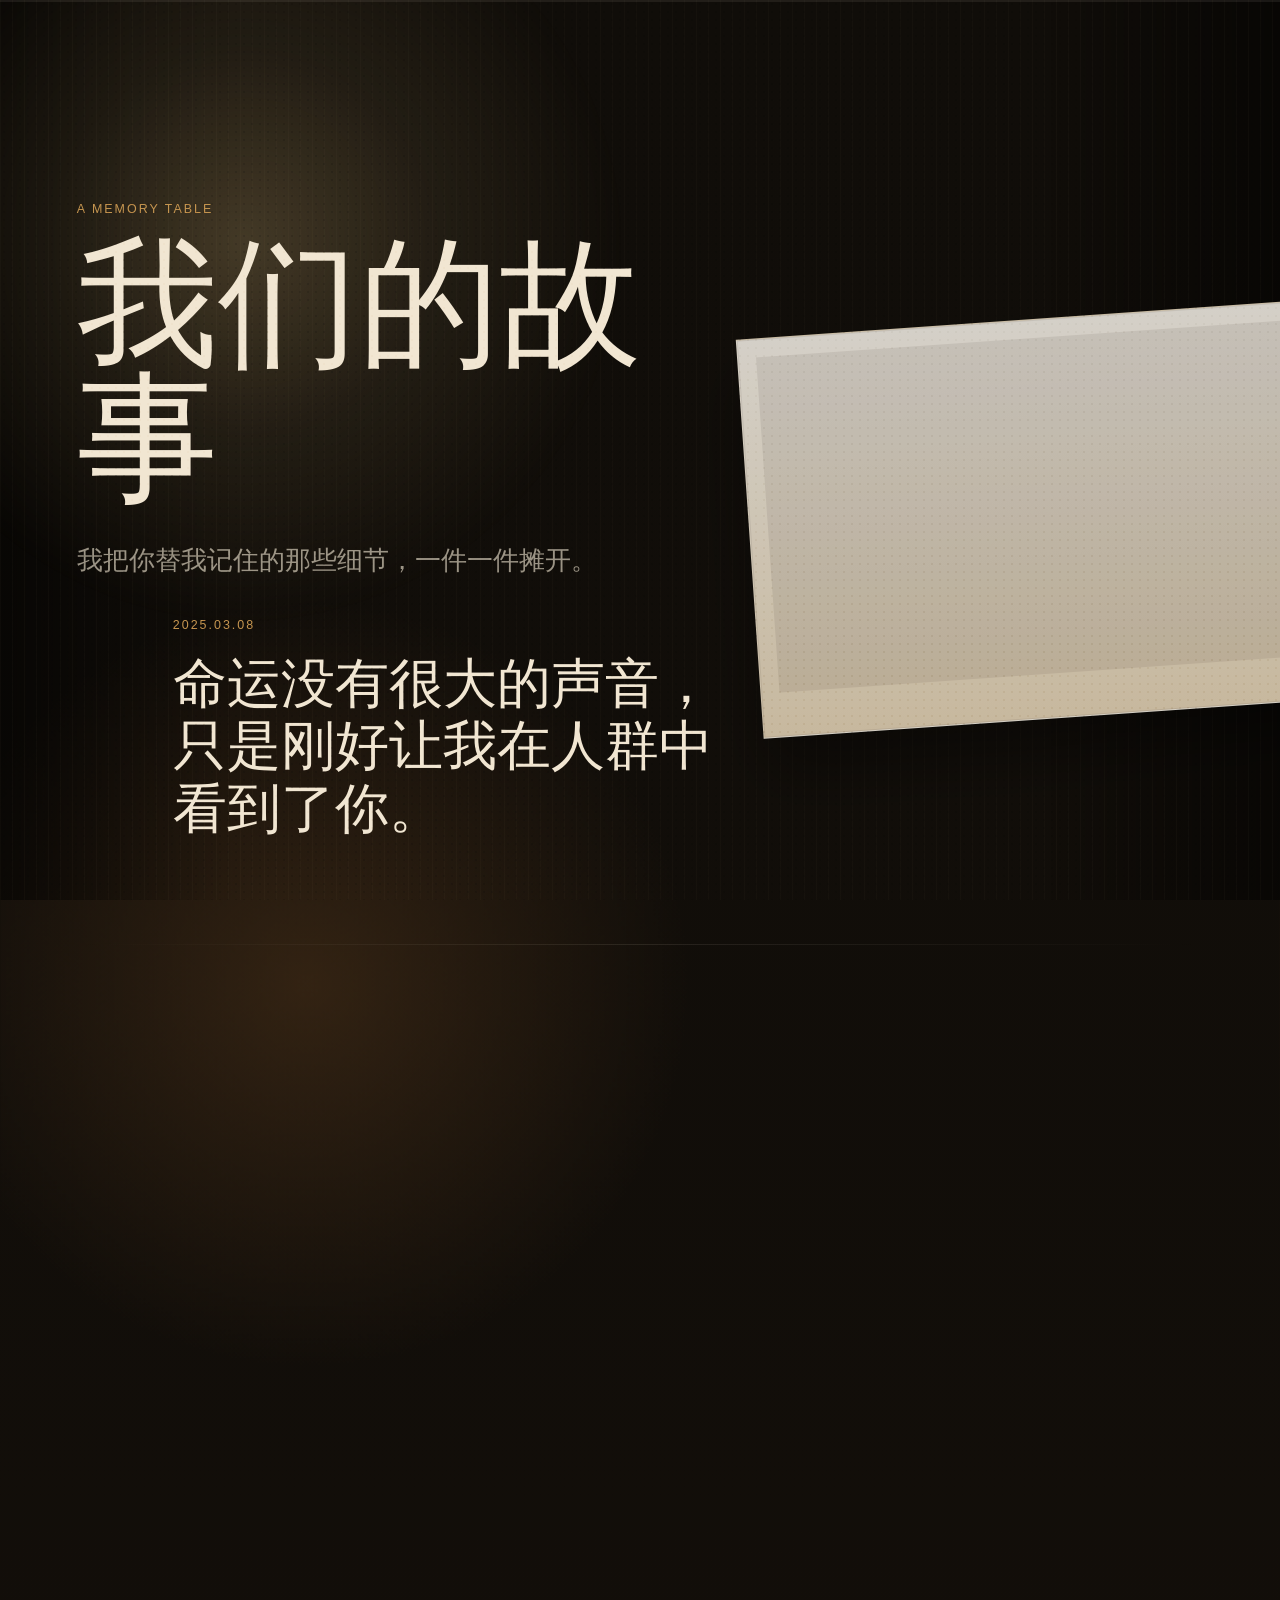
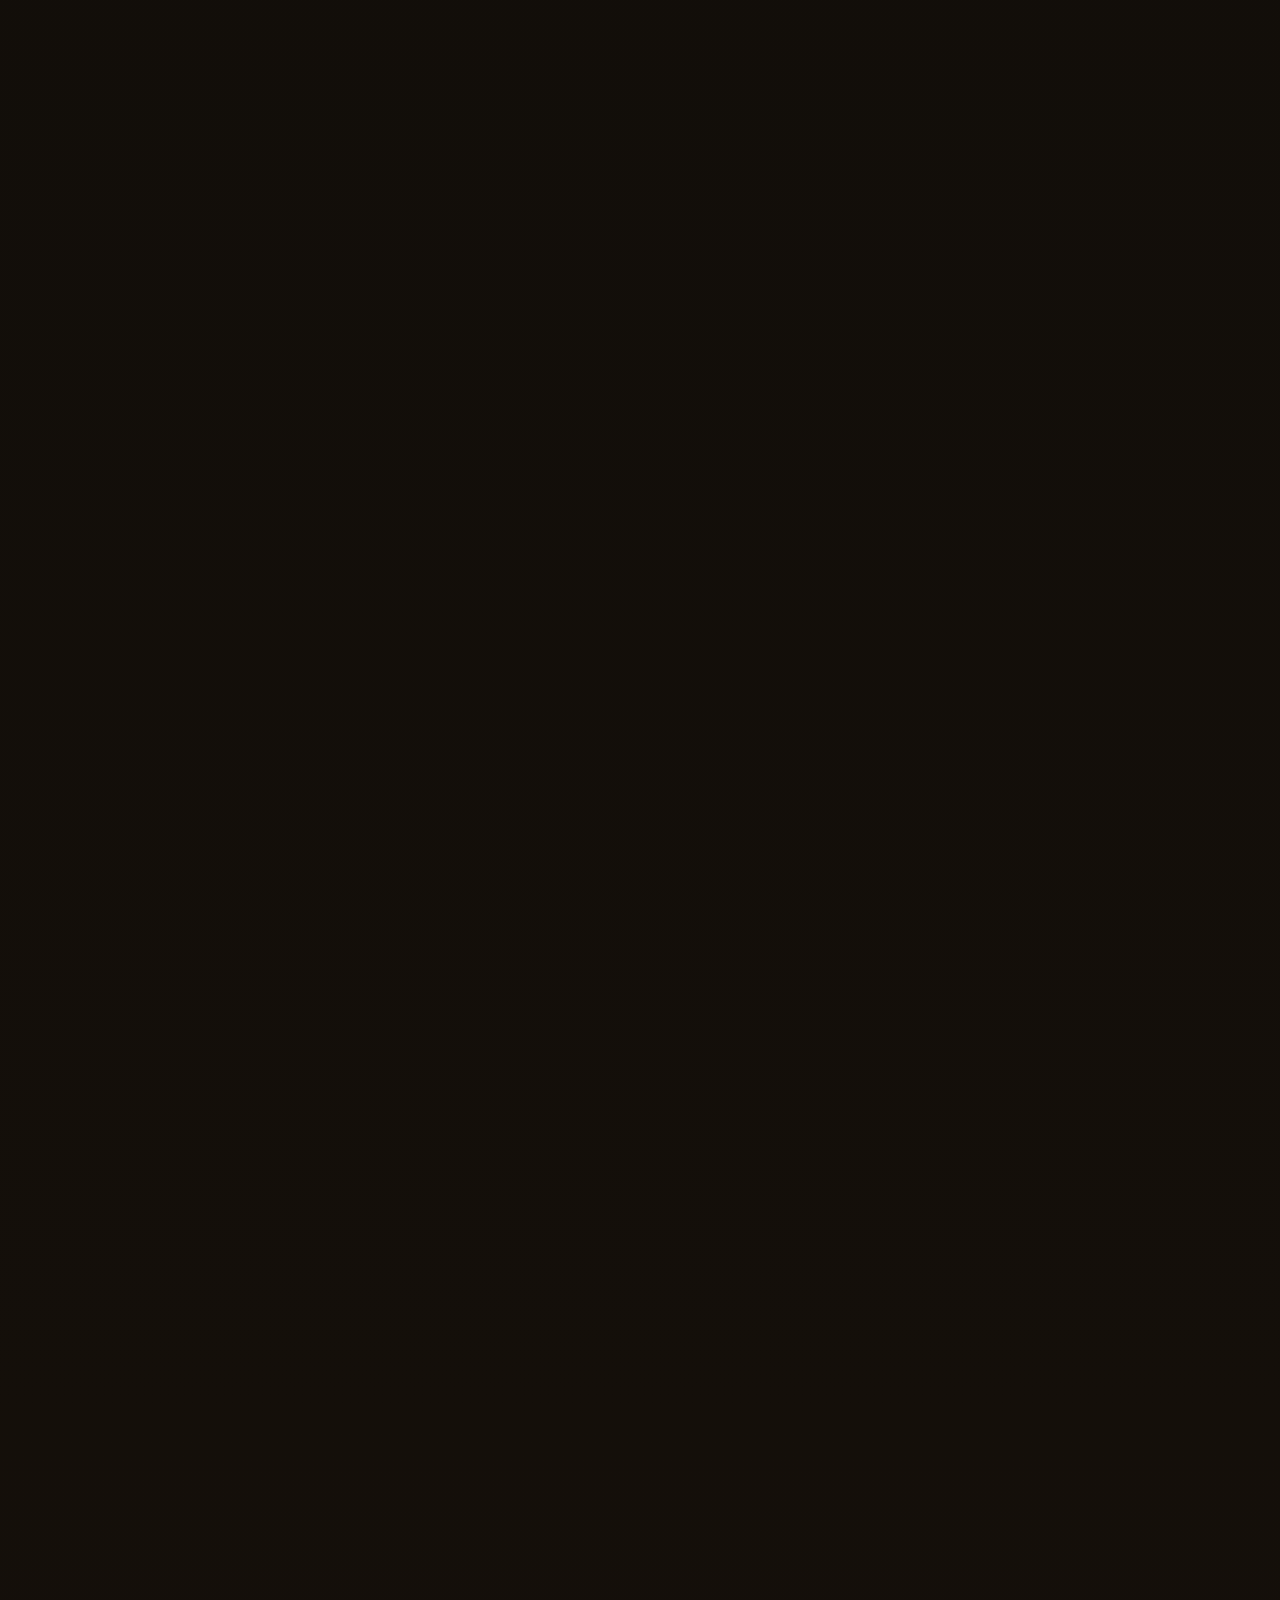
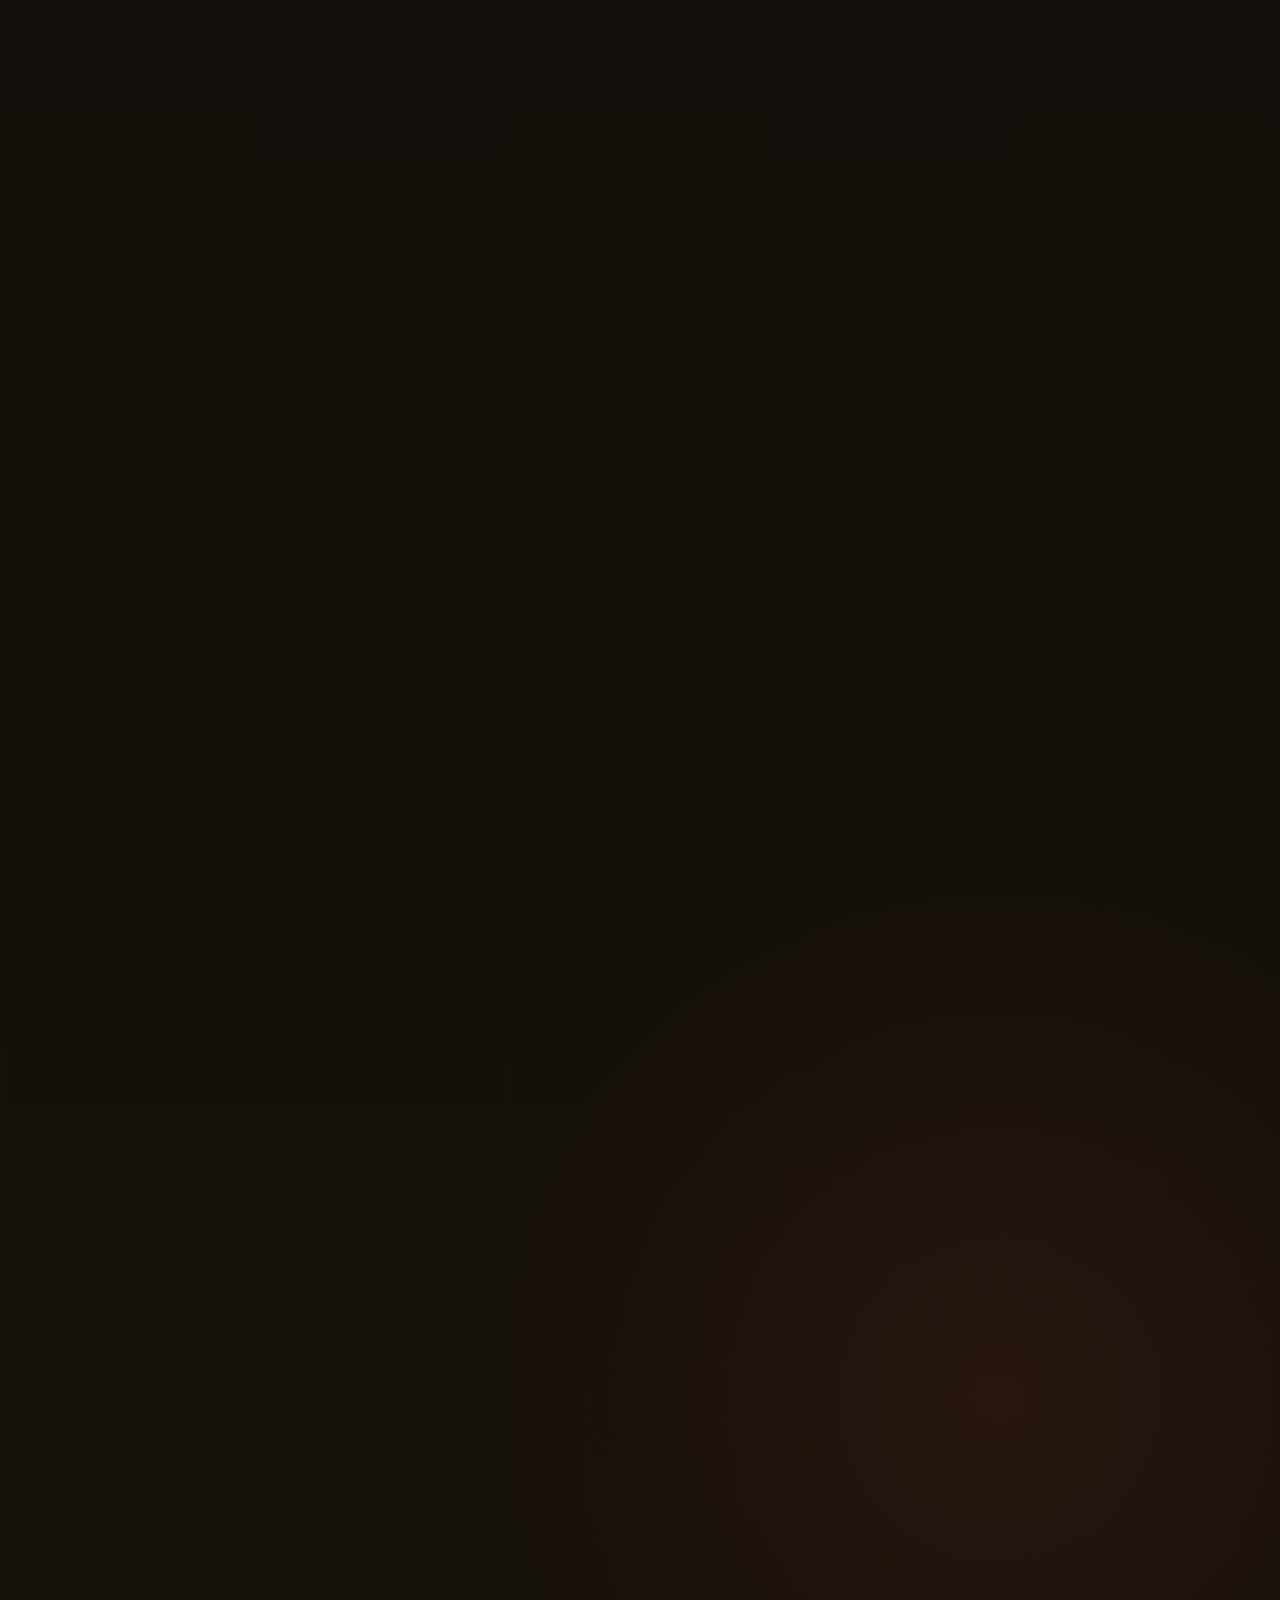
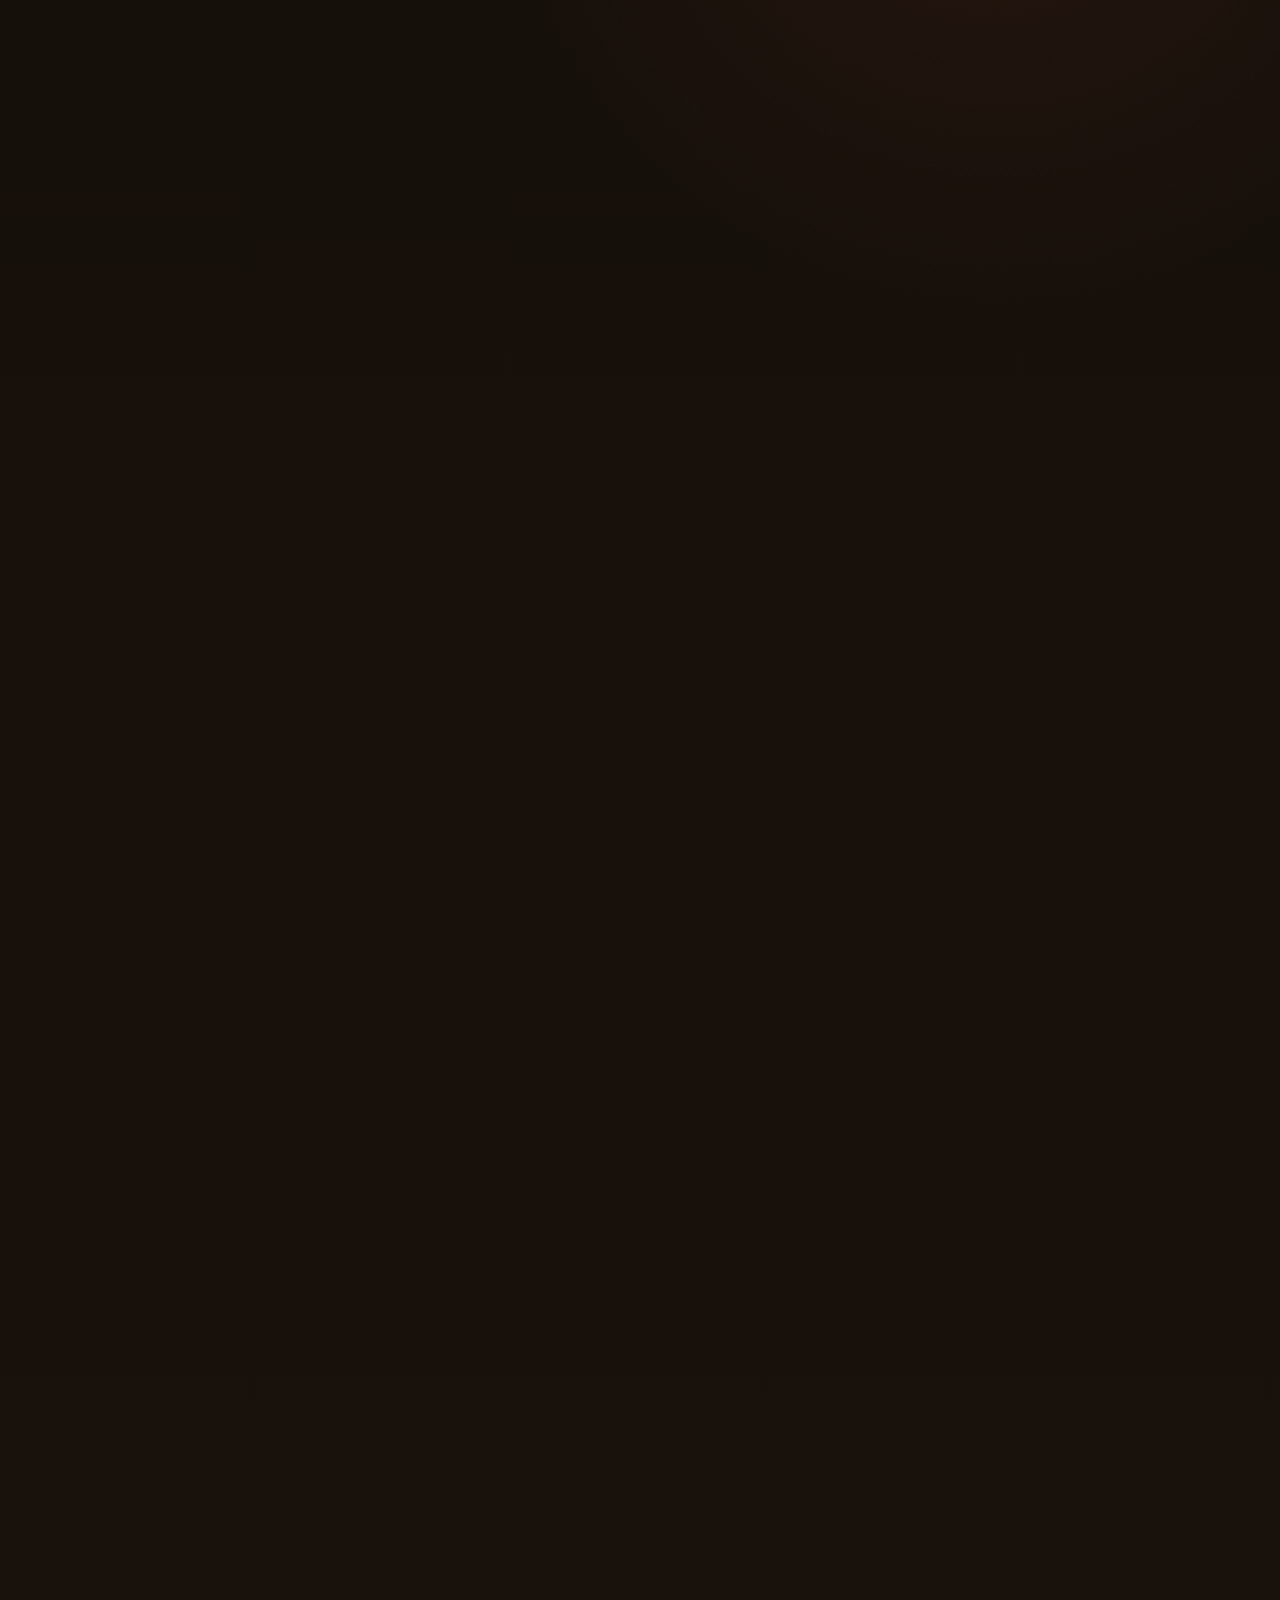
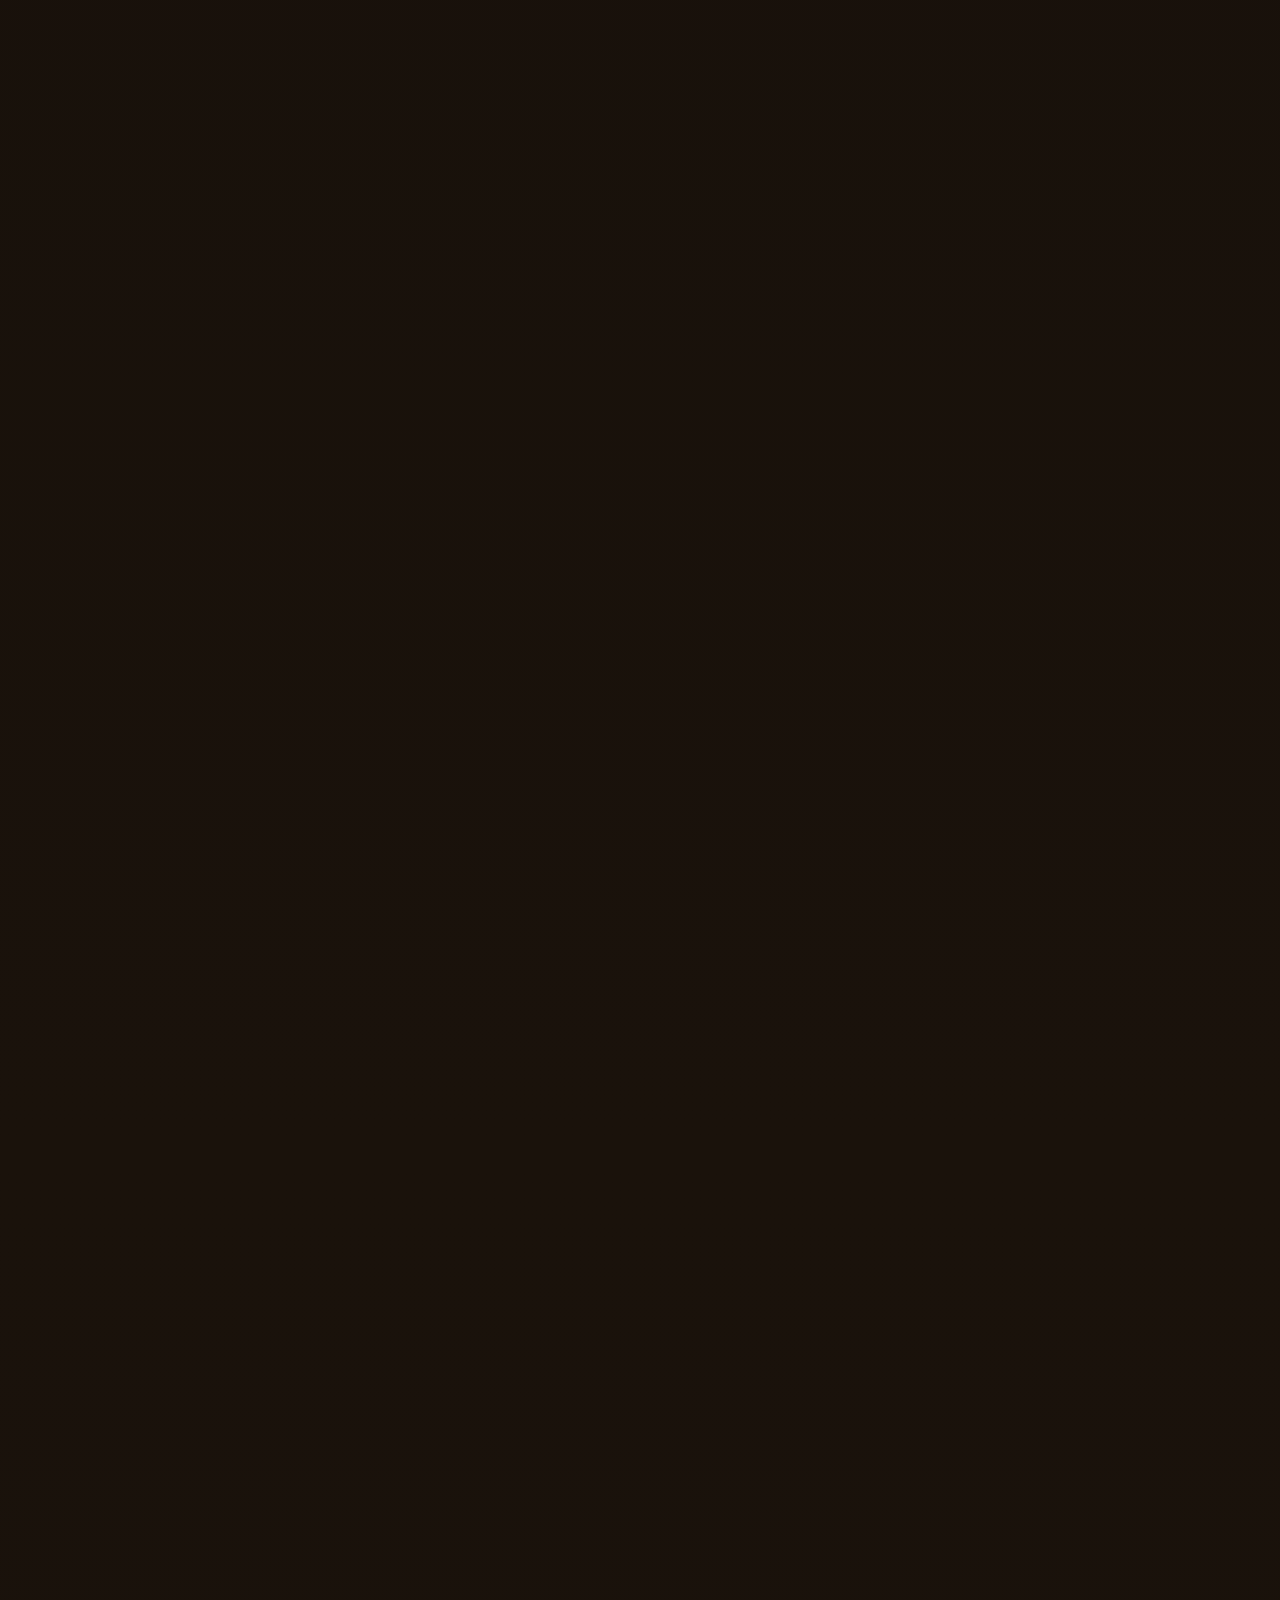
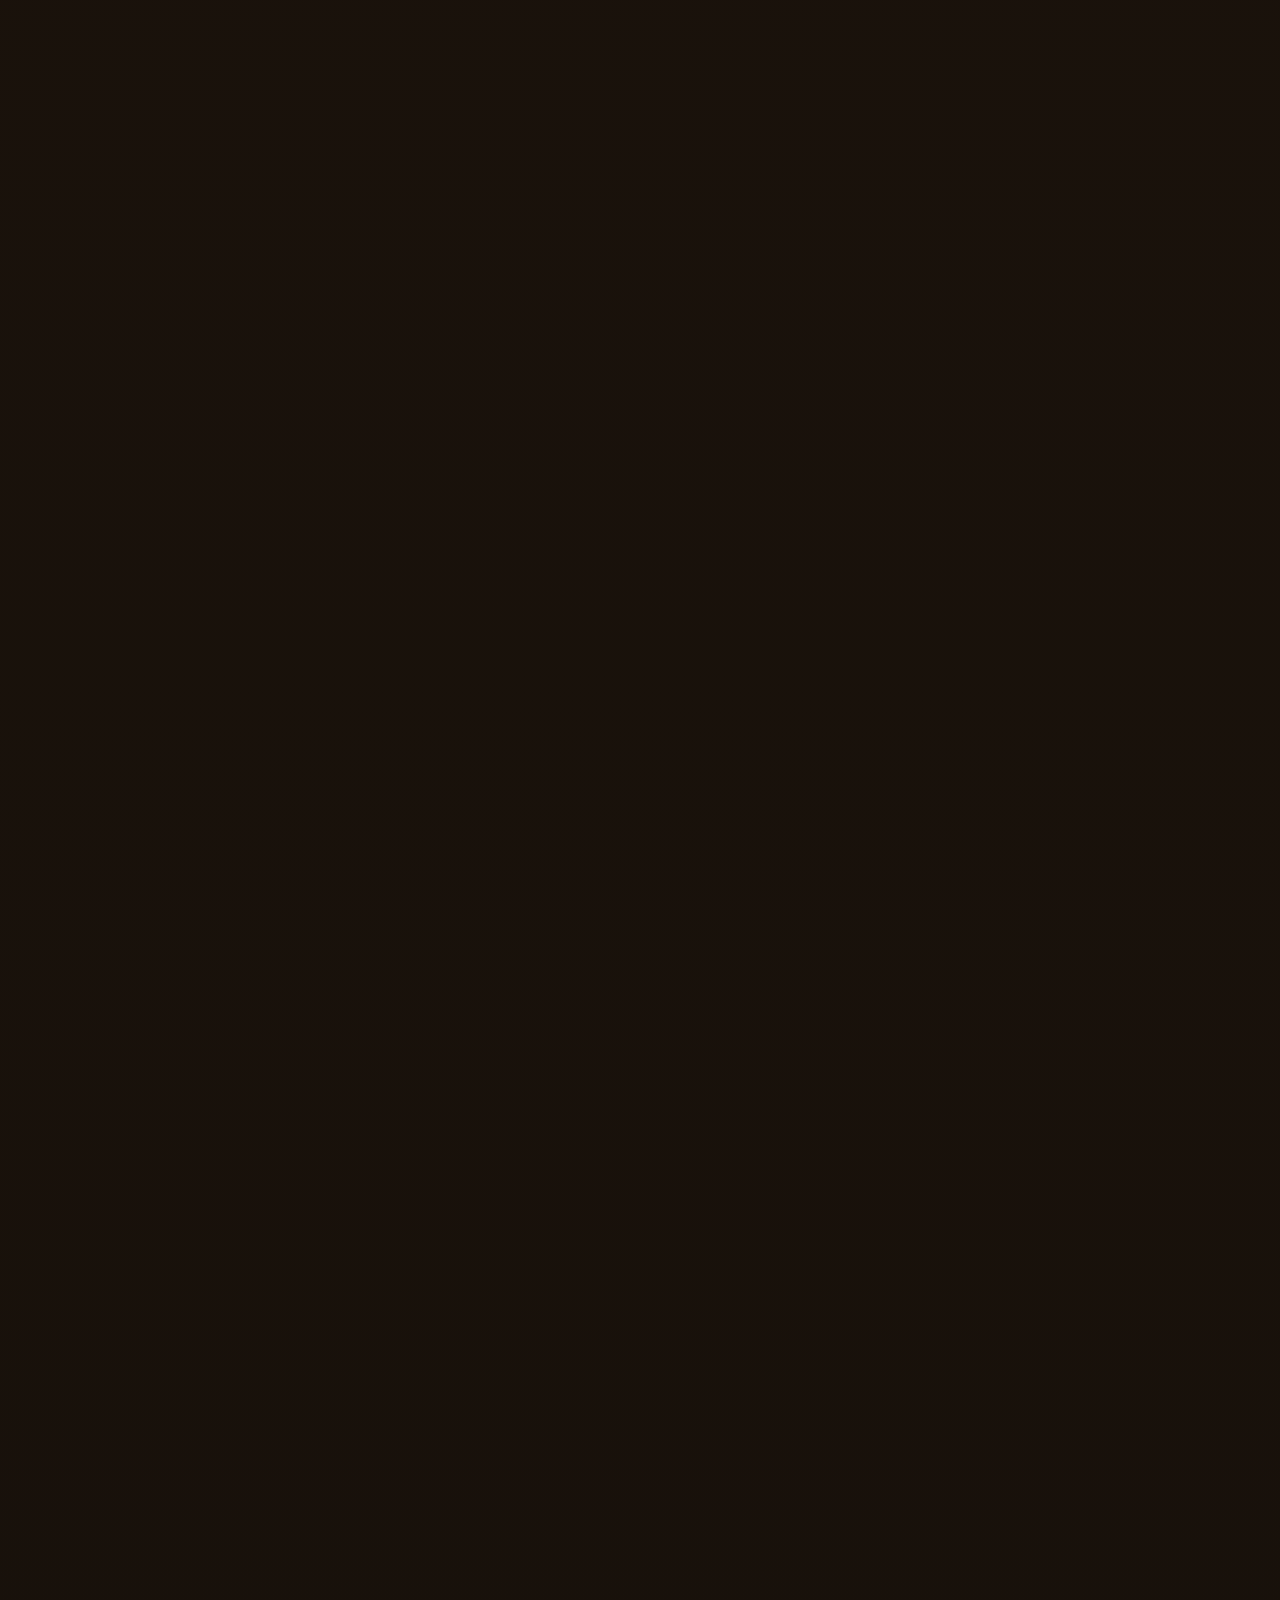
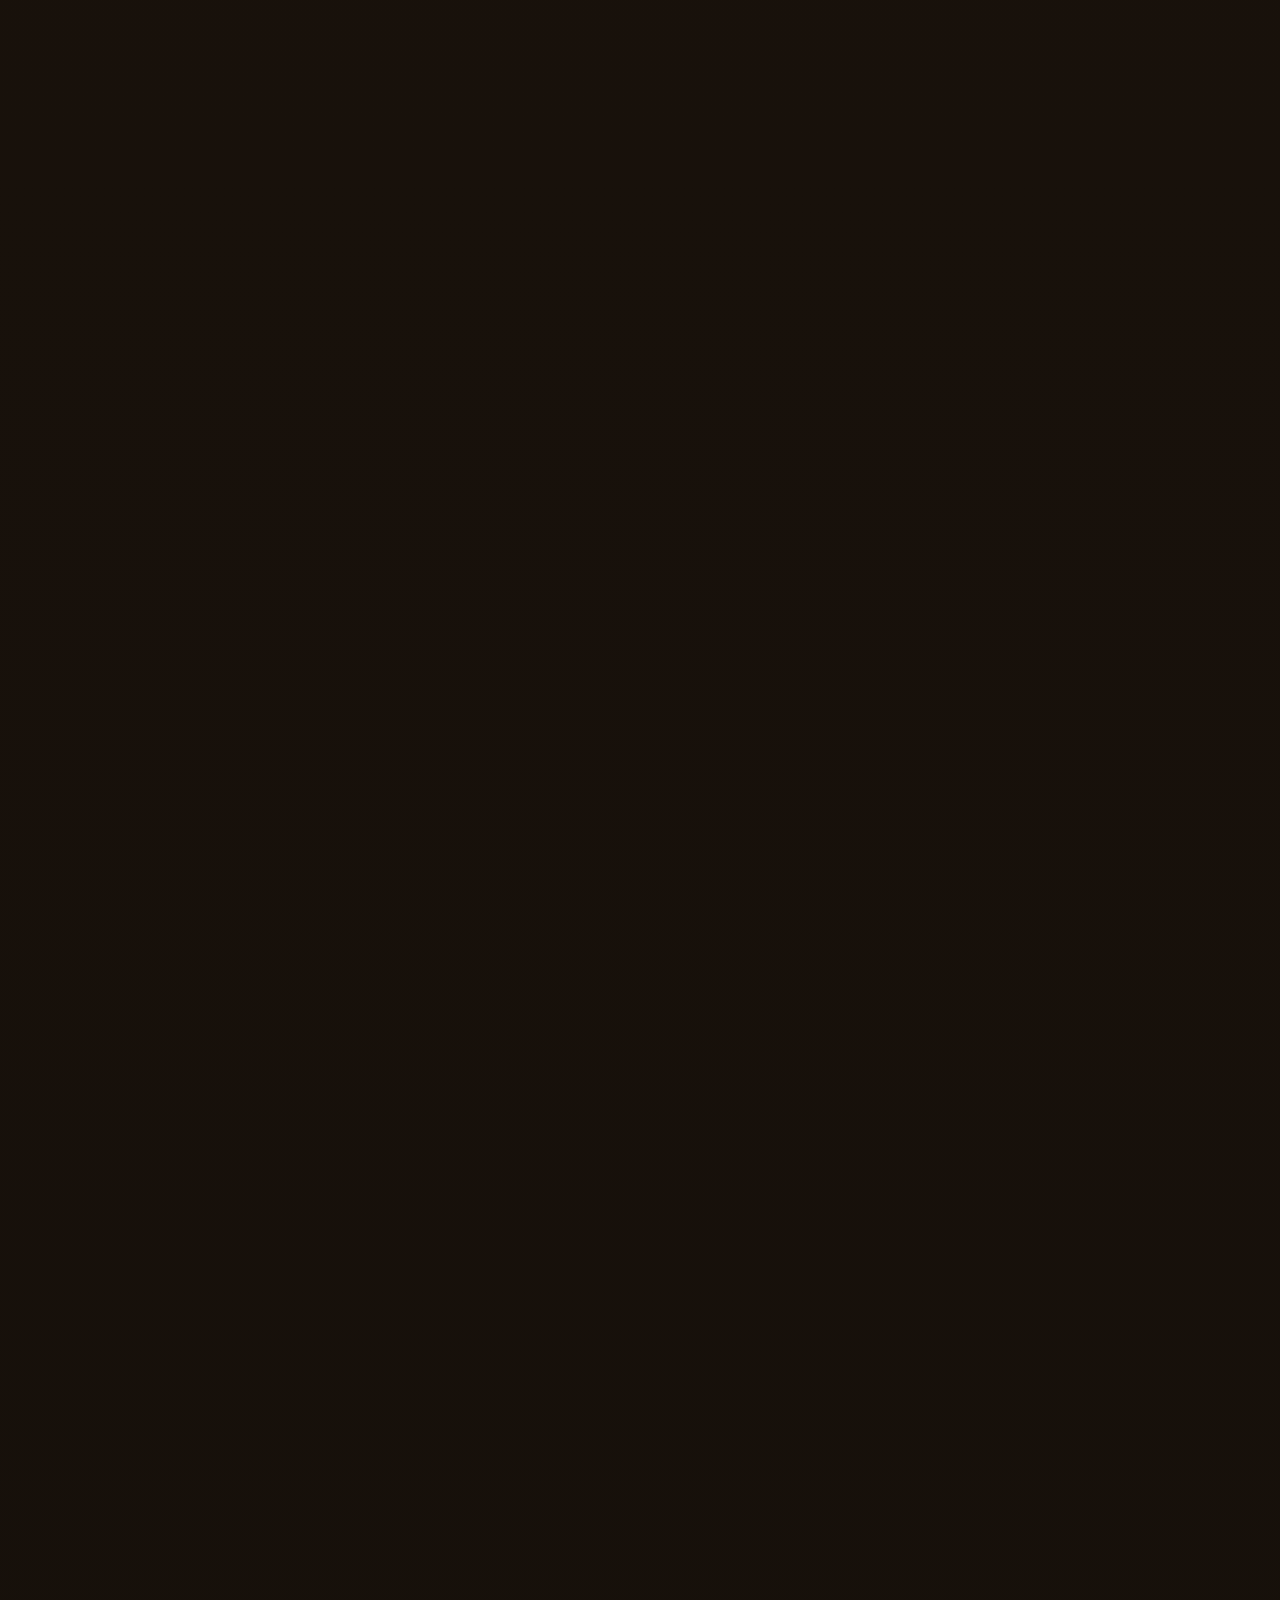
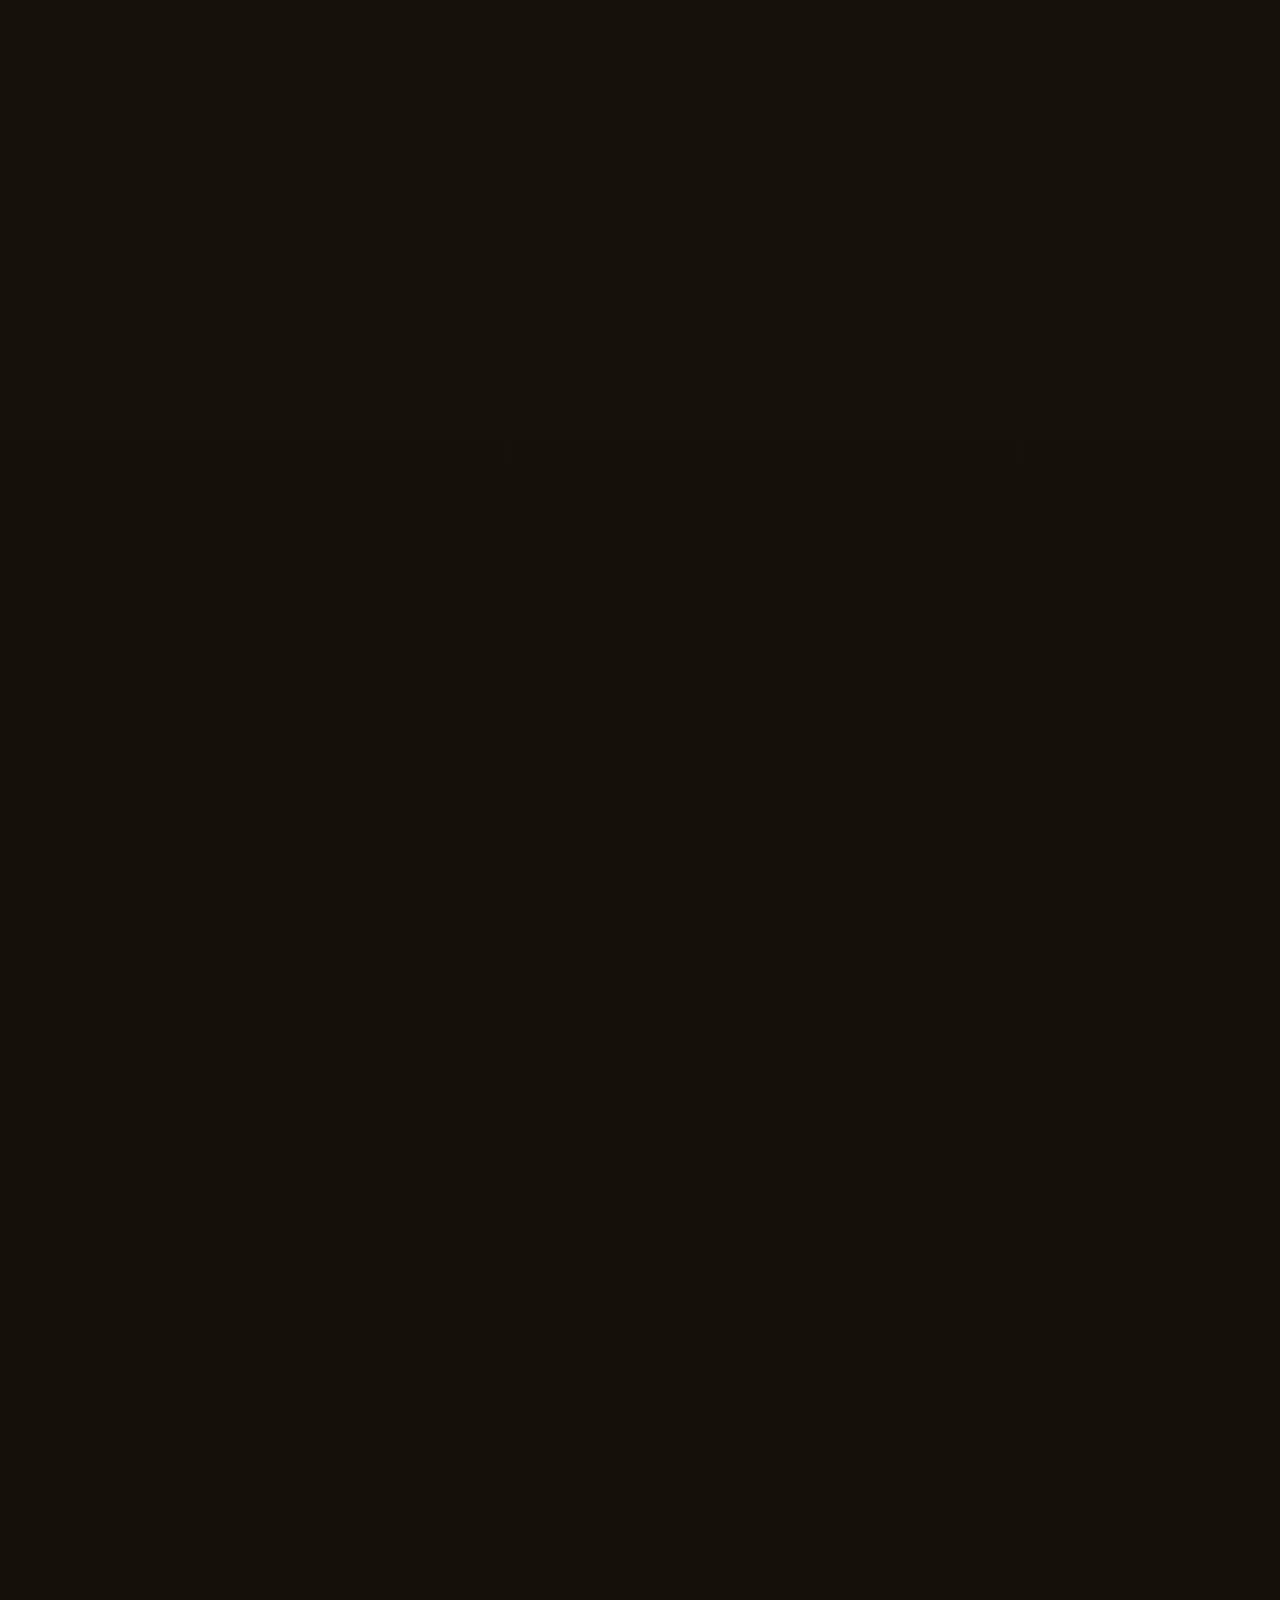
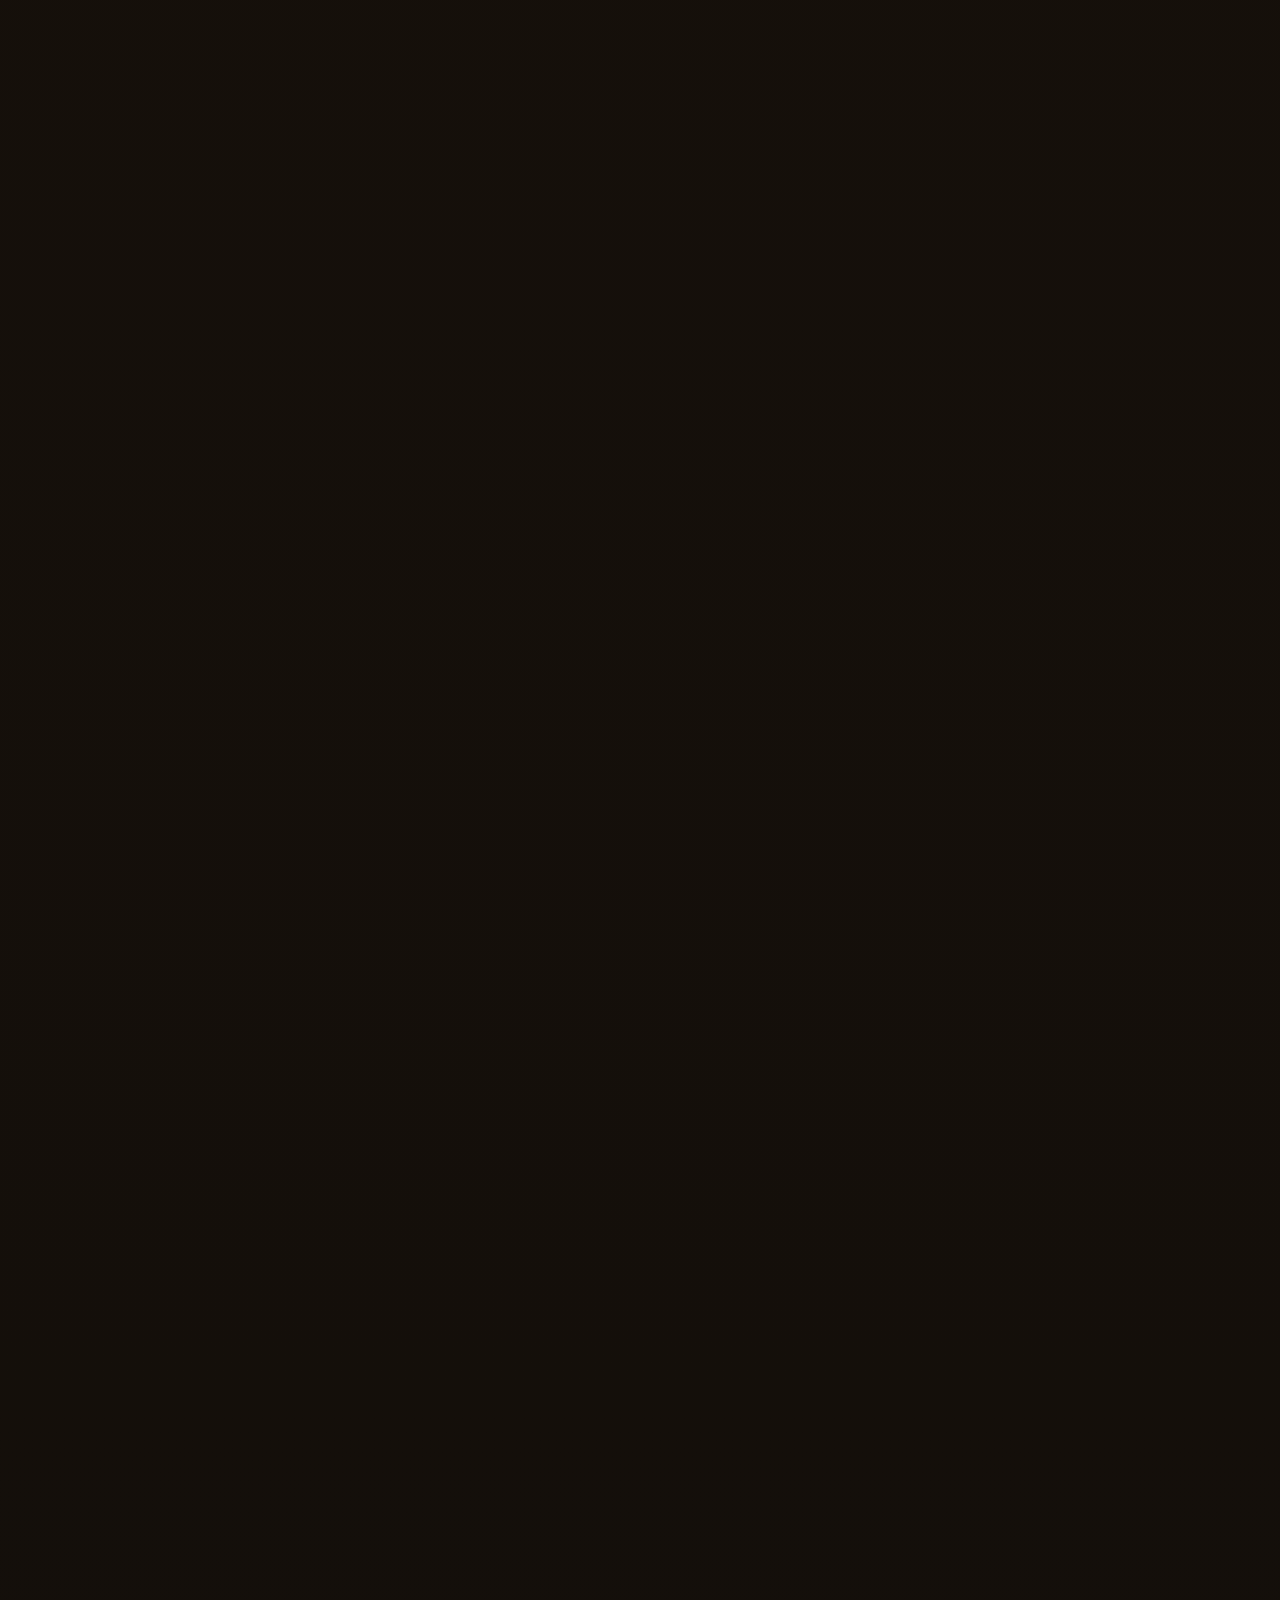
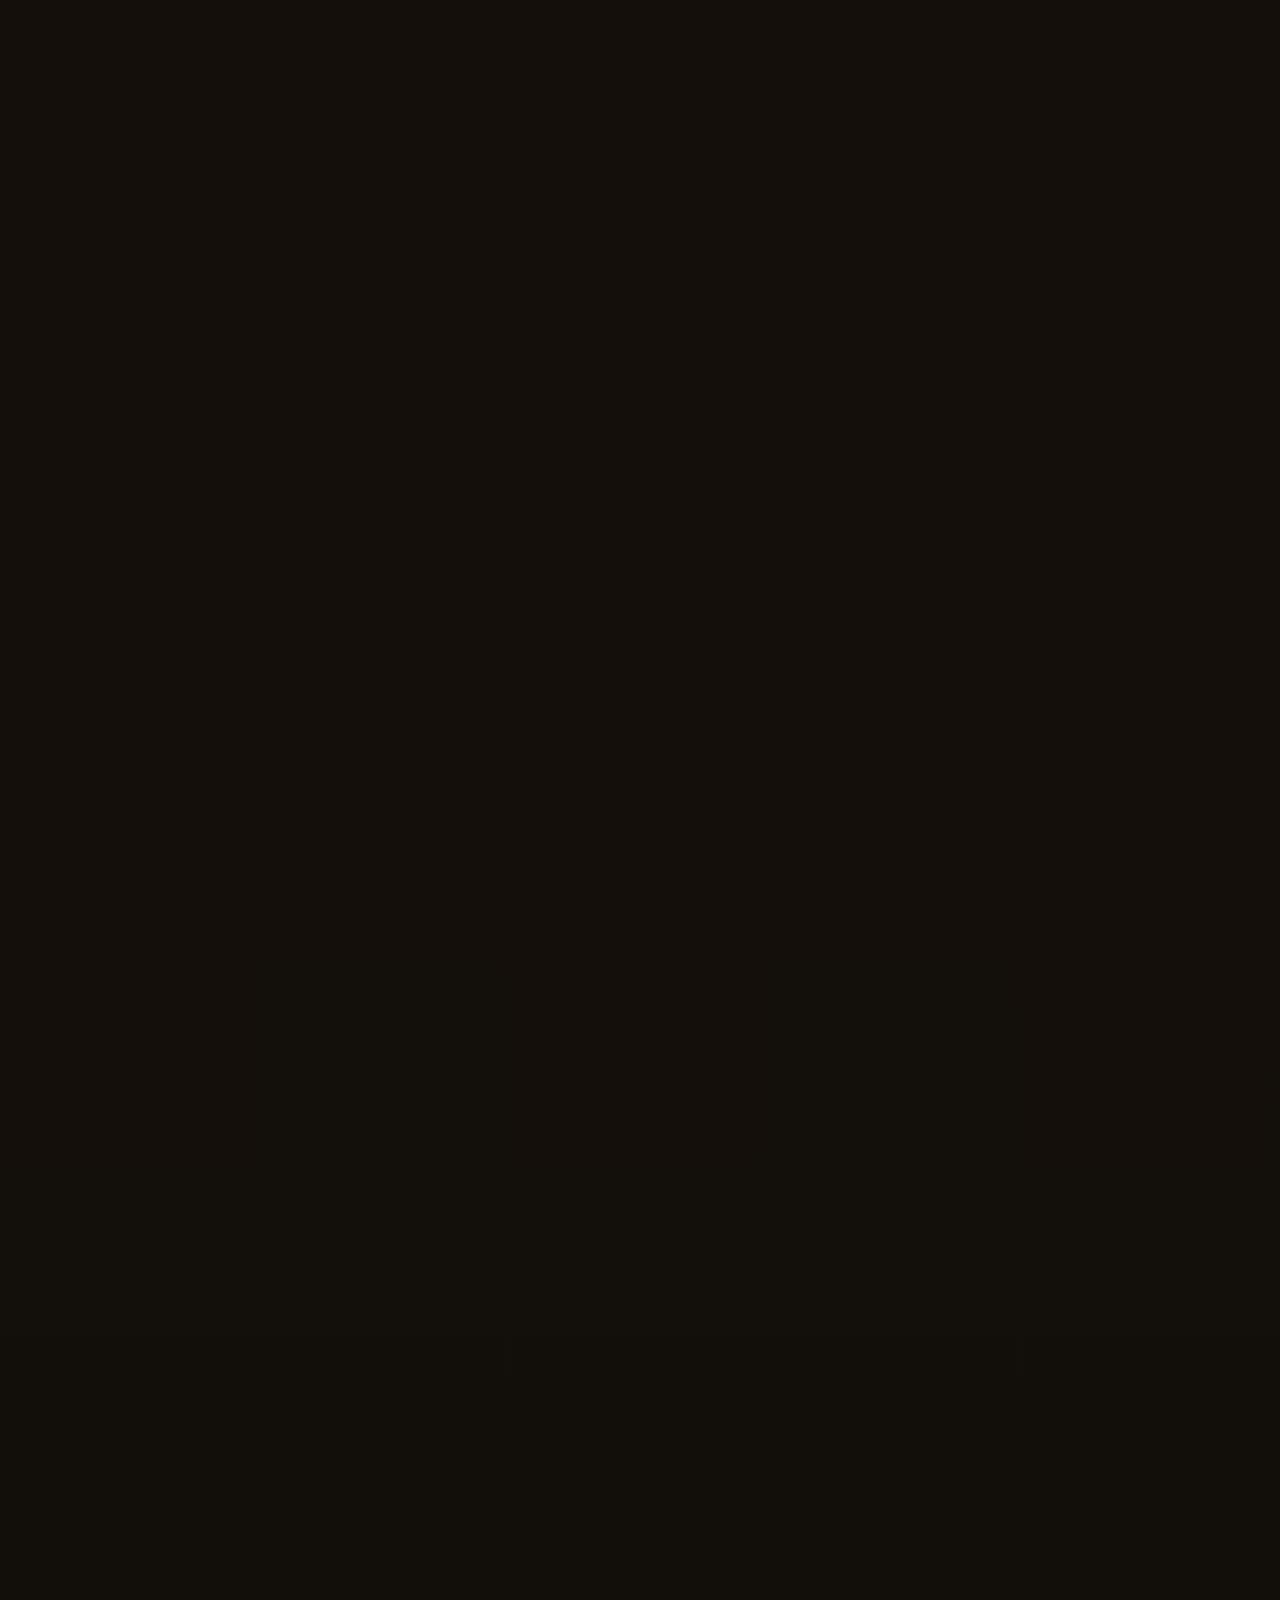
==== commit 258e1510: "Redirect homepage to story" ====
--- a/index.html
+++ b/index.html
@@ -1,116 +1,27 @@
 <!doctype html>
 <html lang="zh-CN">
   <head>
-    <meta charset="utf-8" />
-    <meta name="viewport" content="width=device-width, initial-scale=1" />
+    <meta charset="UTF-8" />
+    <meta name="viewport" content="width=device-width, initial-scale=1.0" />
+    <meta http-equiv="refresh" content="0; url=./story.html" />
     <title>我们</title>
-    <link rel="stylesheet" href="./styles.css" />
+    <style>
+      body {
+        min-height: 100vh;
+        display: grid;
+        place-items: center;
+        margin: 0;
+        color: #f1e6d2;
+        background: #100d09;
+        font-family: "Noto Serif SC", "Source Han Serif SC", "Songti SC", serif;
+      }
+
+      a {
+        color: #c69650;
+      }
+    </style>
   </head>
   <body>
-    <main class="memory-book" aria-label="情侣纪念相册">
-      <section class="chapter cover" id="cover" aria-label="封面">
-        <div class="journal-page cover-card">
-          <span class="doodle tape tape-left" aria-hidden="true"></span>
-          <span class="doodle tape tape-right" aria-hidden="true"></span>
-          <span class="doodle heart heart-one" aria-hidden="true"></span>
-          <span class="doodle heart heart-two" aria-hidden="true"></span>
-          <span class="doodle sparkle sparkle-one" aria-hidden="true"></span>
-          <span class="doodle sparkle sparkle-two" aria-hidden="true"></span>
-          <p class="journal-kicker">Love diary</p>
-          <h1 class="cover-mark">我们</h1>
-          <p class="journal-note">一本慢慢翻开的恋爱手账</p>
-        </div>
-      </section>
-
-      <section class="chapter photo-page" id="page-01" style="--i: 1">
-        <figure class="album-sheet">
-          <img src="./assets/photos/page-01.jpg" alt="相册页 1" />
-        </figure>
-      </section>
-      <section class="chapter photo-page" id="page-02" style="--i: 2">
-        <figure class="album-sheet">
-          <img src="./assets/photos/page-02.jpg" alt="相册页 2" />
-        </figure>
-      </section>
-      <section class="chapter photo-page" id="page-03" style="--i: 3">
-        <figure class="album-sheet">
-          <img src="./assets/photos/page-03.jpg" alt="相册页 3" />
-        </figure>
-      </section>
-      <section class="chapter photo-page" id="page-04" style="--i: 4">
-        <figure class="album-sheet">
-          <img src="./assets/photos/page-04.jpg" alt="相册页 4" />
-        </figure>
-      </section>
-      <section class="chapter photo-page" id="page-05" style="--i: 5">
-        <figure class="album-sheet">
-          <img src="./assets/photos/page-05.jpg" alt="相册页 5" />
-        </figure>
-      </section>
-      <section class="chapter photo-page" id="page-06" style="--i: 6">
-        <figure class="album-sheet">
-          <img src="./assets/photos/page-06.jpg" alt="相册页 6" />
-        </figure>
-      </section>
-      <section class="chapter photo-page" id="page-07" style="--i: 7">
-        <figure class="album-sheet">
-          <img src="./assets/photos/page-07.jpg" alt="相册页 7" />
-        </figure>
-      </section>
-      <section class="chapter photo-page" id="page-08" style="--i: 8">
-        <figure class="album-sheet">
-          <img src="./assets/photos/page-08.jpg" alt="相册页 8" />
-        </figure>
-      </section>
-      <section class="chapter photo-page" id="page-09" style="--i: 9">
-        <figure class="album-sheet">
-          <img src="./assets/photos/page-09.jpg" alt="相册页 9" />
-        </figure>
-      </section>
-      <section class="chapter photo-page" id="page-10" style="--i: 10">
-        <figure class="album-sheet">
-          <img src="./assets/photos/page-10.jpg" alt="相册页 10" />
-        </figure>
-      </section>
-      <section class="chapter photo-page" id="page-11" style="--i: 11">
-        <figure class="album-sheet">
-          <img src="./assets/photos/page-11.jpg" alt="相册页 11" />
-        </figure>
-      </section>
-      <section class="chapter photo-page" id="page-12" style="--i: 12">
-        <figure class="album-sheet">
-          <img src="./assets/photos/page-12.jpg" alt="相册页 12" />
-        </figure>
-      </section>
-      <section class="chapter photo-page" id="page-13" style="--i: 13">
-        <figure class="album-sheet">
-          <img src="./assets/photos/page-13.jpg" alt="相册页 13" />
-        </figure>
-      </section>
-      <section class="chapter photo-page" id="page-14" style="--i: 14">
-        <figure class="album-sheet">
-          <img src="./assets/photos/page-14.jpg" alt="相册页 14" />
-        </figure>
-      </section>
-      <section class="chapter photo-page" id="page-15" style="--i: 15">
-        <figure class="album-sheet">
-          <img src="./assets/photos/page-15.jpg" alt="相册页 15" />
-        </figure>
-      </section>
-
-      <section class="chapter ending" id="ending" aria-label="结尾">
-        <div class="journal-page ending-card">
-          <span class="doodle tape tape-left" aria-hidden="true"></span>
-          <span class="doodle tape tape-right" aria-hidden="true"></span>
-          <span class="doodle heart heart-one" aria-hidden="true"></span>
-          <span class="doodle sparkle sparkle-one" aria-hidden="true"></span>
-          <p class="journal-kicker">Our story</p>
-          <h2 class="ending-mark">未完待续</h2>
-          <p class="journal-note">下一页，也要一起写下去</p>
-        </div>
-      </section>
-    </main>
-
-    <script src="./script.js"></script>
+    <p>正在打开 <a href="./story.html">我们的故事</a>...</p>
   </body>
 </html>
